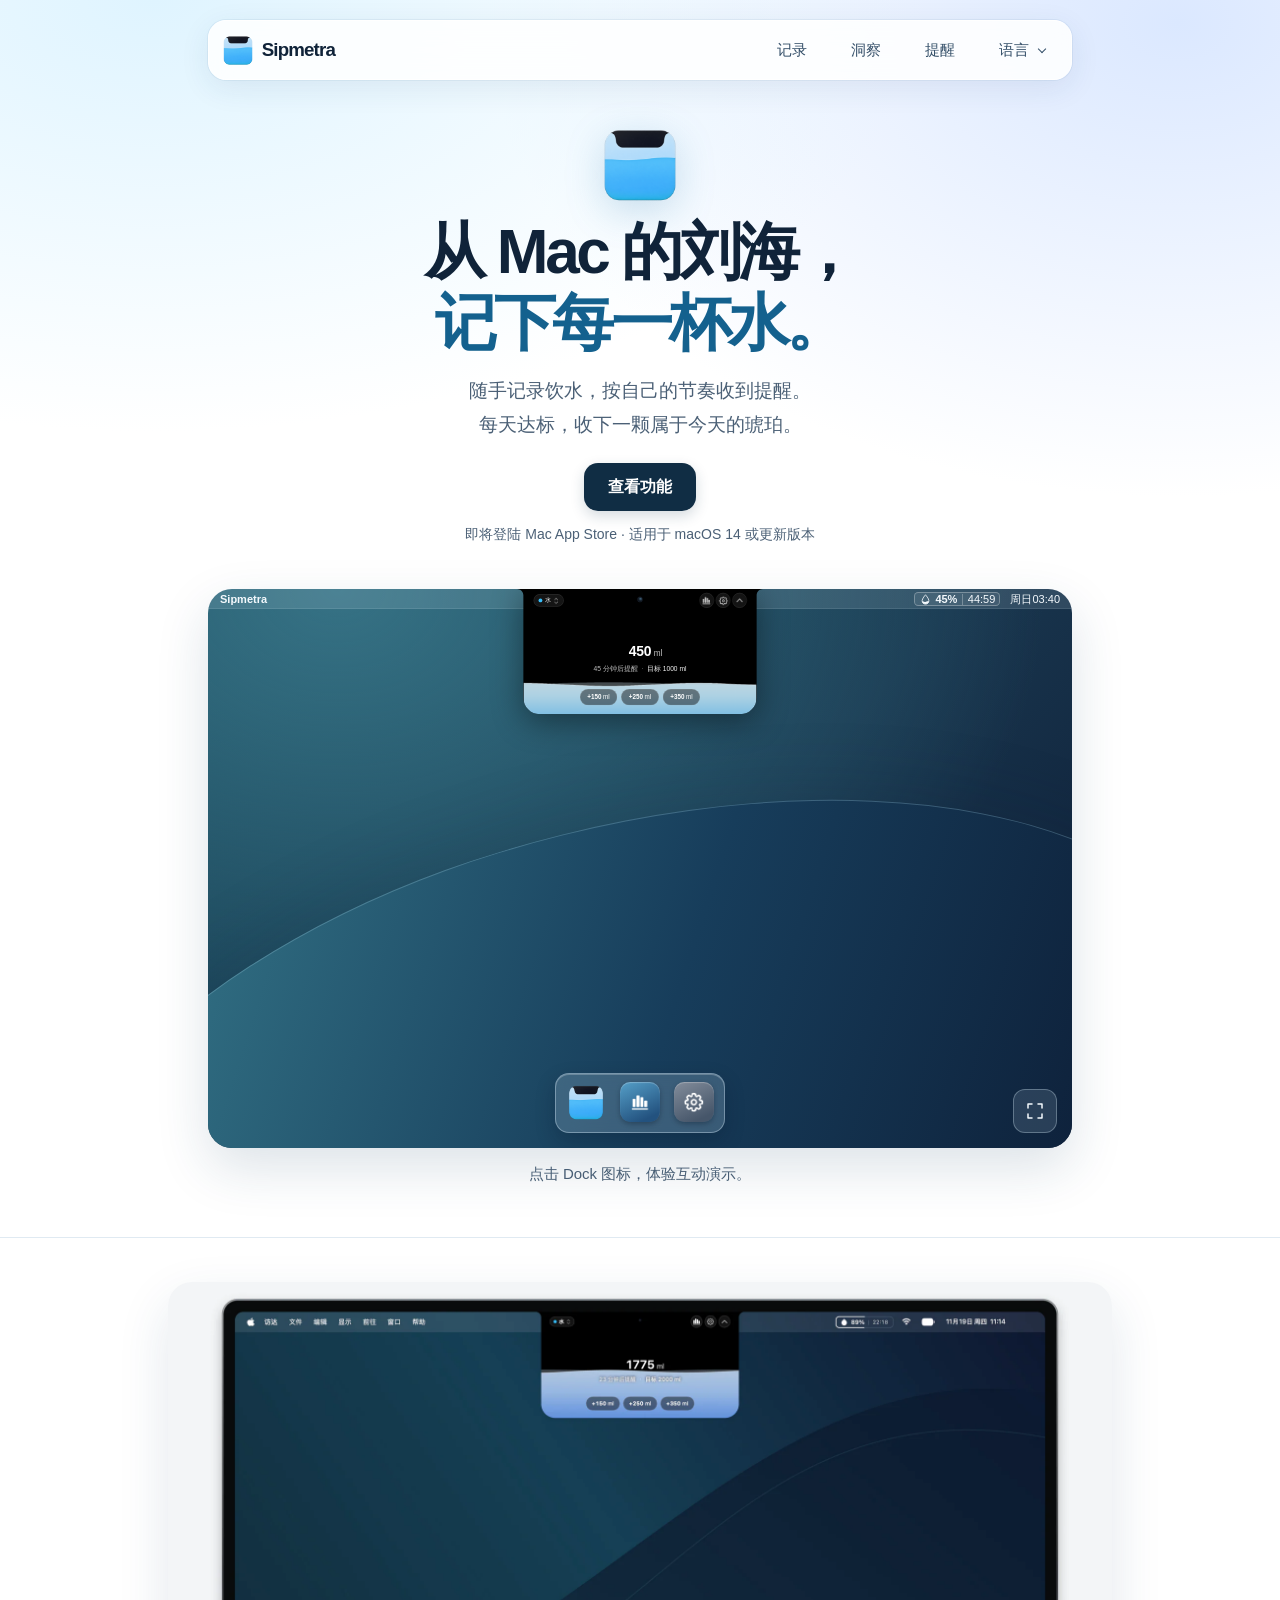
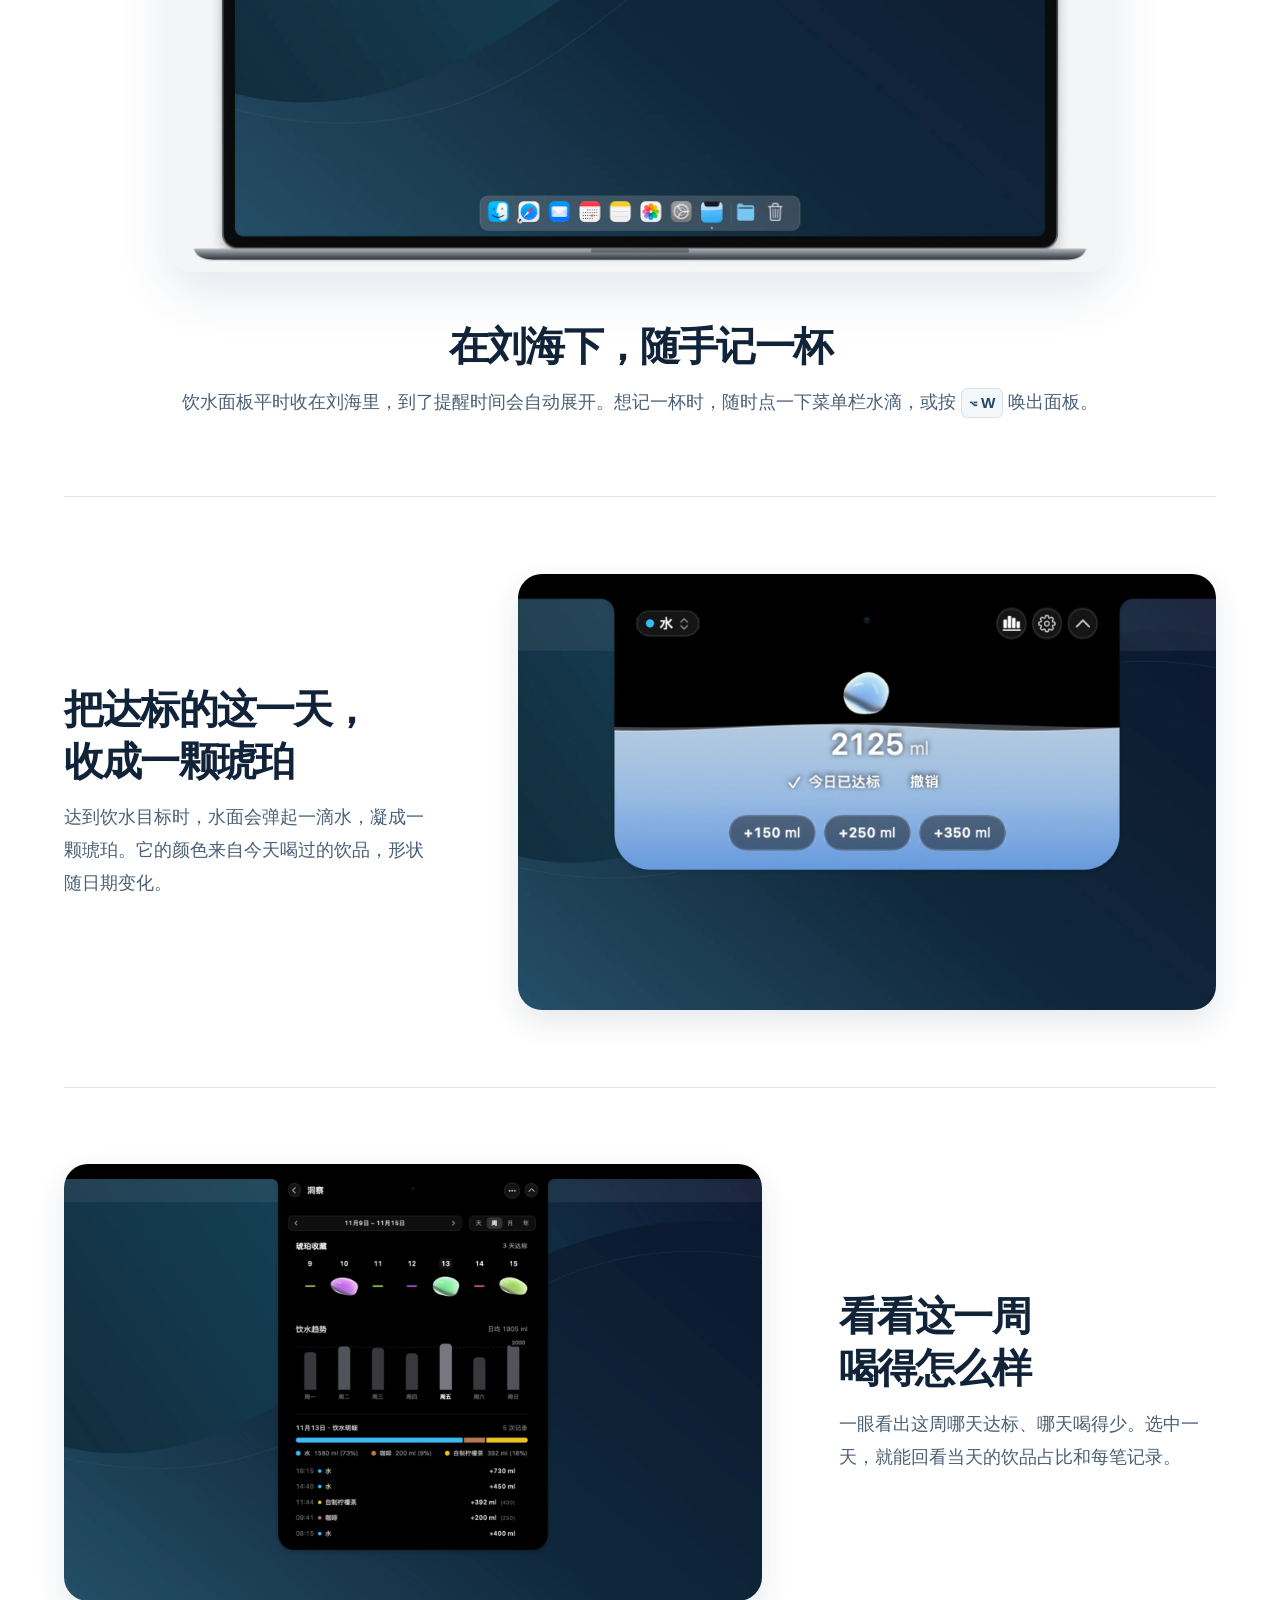
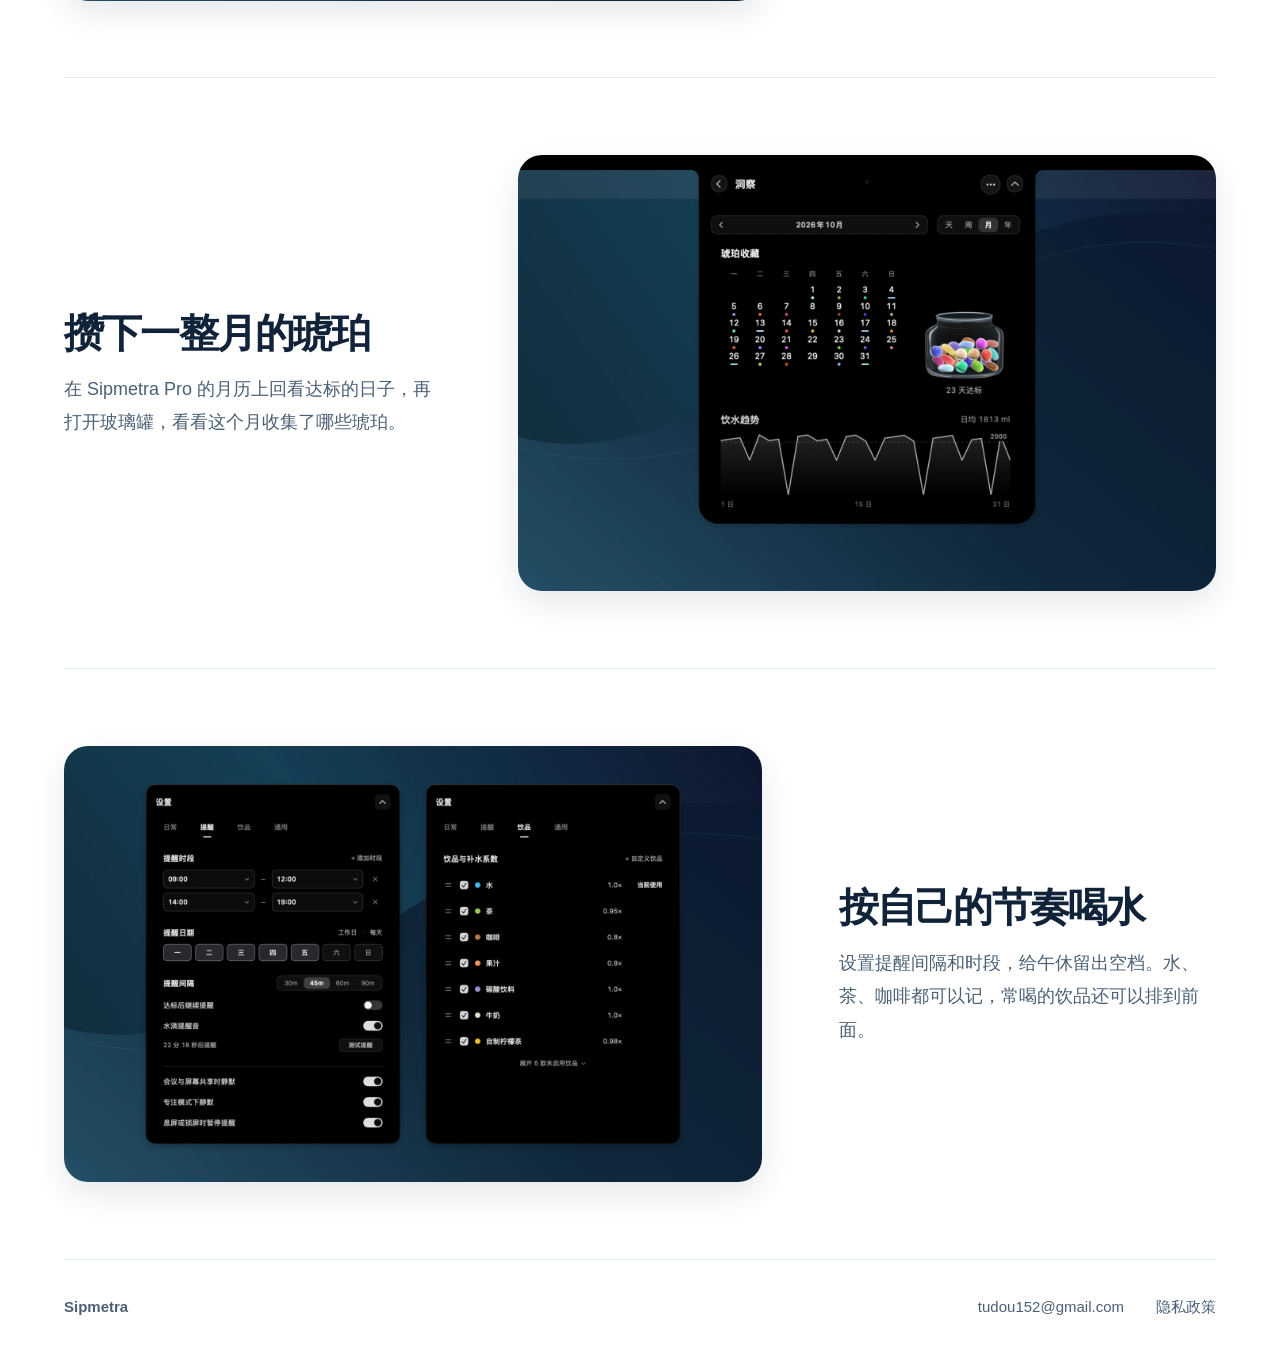
==== index.html @ a7ed4d6d "Preserve scroll position when switching website languages" ====
<!doctype html>
<html lang="zh-CN">
<head>
  <meta charset="utf-8">
  <meta name="viewport" content="width=device-width, initial-scale=1">
  <meta name="description" content="Sipmetra 是一款住在 Mac 刘海里的饮水记录工具。随手记下每杯饮品，按自己的节奏喝水，把达标的日子收藏成琥珀。">
  <title>Sipmetra · Mac 刘海里的饮水记录</title>
  <link rel="alternate" hreflang="zh-CN" href="index.html">
  <link rel="alternate" hreflang="en" href="en.html">
  <link rel="icon" type="image/png" href="assets/sipmetra.png">
  <link rel="stylesheet" href="styles.css?v=e0d1677db14f">
  <link rel="stylesheet" href="demo/screen.css?v=af5431758421">
  <script src="language-menu.js?v=d501e73b7907"></script>
  <script defer src="demo/screen.js?v=58d68aff66ca"></script>
</head>
<body id="top">
  <header class="site-header">
    <nav class="navigation" aria-label="主导航">
      <a class="brand" href="#top" aria-label="Sipmetra 首页">
        <img src="assets/sipmetra.png" width="34" height="34" alt="">
        <span>Sipmetra</span>
      </a>
      <ul class="nav-links">
        <li><a href="#recording">记录</a></li>
        <li><a href="#insights">洞察</a></li>
        <li><a href="#reminders">提醒</a></li>
        <li class="language-item">
          <details class="language-picker">
            <summary>语言</summary>
            <ul class="language-options">
              <li><a href="index.html" lang="zh-CN" hreflang="zh-CN" aria-current="page">简体中文</a></li>
              <li><a href="en.html" lang="en" hreflang="en">English</a></li>
            </ul>
          </details>
        </li>
      </ul>
    </nav>
  </header>

  <main>
    <section class="hero" aria-labelledby="hero-title">
      <div class="hero-content">
        <img class="hero-icon" src="assets/sipmetra.png" width="84" height="84" alt="Sipmetra 应用图标">
        <h1 id="hero-title">从 Mac 的刘海，<br><span>记下每一杯水。</span></h1>
        <p class="hero-description">随手记录饮水，按自己的节奏收到提醒。<br>每天达标，收下一颗属于今天的琥珀。</p>
        <a class="primary-button" href="#recording">查看功能</a>
        <p class="platform">即将登陆 Mac App Store<span aria-hidden="true"> · </span><span>适用于 macOS 14 或更新版本</span></p>
      </div>

      <section class="prototype-section" id="demo" aria-label="饮水互动演示" aria-describedby="demo-caption">
        <div class="prototype-stage">
          <div class="prototype-screen">
            <iframe class="prototype-frame" src="demo/notchhydro/embed.html?language=zh" title="Sipmetra 饮水面板" width="512" height="640" loading="lazy"></iframe>
          </div>
        </div>
        <p class="prototype-caption" id="demo-caption">点击 Dock 图标，体验互动演示。</p>
      </section>

      <figure class="hero-preview" id="recording" aria-labelledby="recording-title">
        <img class="hero-image" src="assets/zh-CN/notch-recording.webp?v=6f8a52bc03ed" width="1920" height="1200" alt="MacBook 的完整桌面，Sipmetra 饮水面板从屏幕刘海下方展开" fetchpriority="high">
        <figcaption>
          <h2 id="recording-title">在刘海下，随手记一杯</h2>
          <p>饮水面板平时收在刘海里，到了提醒时间会自动展开。想记一杯时，随时点一下菜单栏水滴，或按 <kbd>⌥ W</kbd> 唤出面板。</p>
        </figcaption>
      </figure>
    </section>

    <div class="features">
      <section class="feature" aria-labelledby="amber-title">
        <div class="feature-copy">
          <h2 id="amber-title">把达标的这一天，<br>收成一颗琥珀</h2>
          <p>达到饮水目标时，水面会弹起一滴水，凝成一颗琥珀。它的颜色来自今天喝过的饮品，形状随日期变化。</p>
        </div>
        <img class="feature-image" src="assets/zh-CN/goal-amber.webp?v=cc24ed957221" width="1760" height="1100" alt="饮水量达到 2125 毫升后，一颗蓝色琥珀在水面上方成形" loading="lazy" decoding="async">
      </section>

      <section class="feature feature-reversed" id="insights" aria-labelledby="weekly-title">
        <div class="feature-copy">
          <h2 id="weekly-title">看看这一周喝得怎么样</h2>
          <p>一眼看出这周哪天达标、哪天喝得少。选中一天，就能回看当天的饮品占比和每笔记录。</p>
        </div>
        <img class="feature-image" src="assets/zh-CN/weekly-insights.webp" width="1760" height="1100" alt="每周饮水洞察界面，展示七天的饮水量、达标琥珀和选中日期的饮品明细" loading="lazy" decoding="async">
      </section>

      <section class="feature" aria-labelledby="monthly-title">
        <div class="feature-copy">
          <h2 id="monthly-title">攒下一整月的琥珀</h2>
          <p>在 Sipmetra Pro 的月历上回看达标的日子，再打开玻璃罐，看看这个月收集了哪些琥珀。</p>
        </div>
        <img class="feature-image" src="assets/zh-CN/monthly-collection.webp" width="1760" height="1100" alt="月度洞察界面，月历和装有彩色琥珀的玻璃罐并排显示" loading="lazy" decoding="async">
      </section>

      <section class="feature feature-reversed" id="reminders" aria-labelledby="reminders-title">
        <div class="feature-copy">
          <h2 id="reminders-title">按自己的节奏喝水</h2>
          <p>设置提醒间隔和时段，给午休留出空档。水、茶、咖啡都可以记，常喝的饮品还可以排到前面。</p>
        </div>
        <img class="feature-image" src="assets/zh-CN/reminders-and-drinks.webp" width="1760" height="1100" alt="提醒和饮品设置并排展示，可设置提醒时段和间隔，也可调整饮品顺序与补水系数" loading="lazy" decoding="async">
      </section>
    </div>
  </main>

  <footer class="site-footer home-footer" id="footer">
    <span>Sipmetra</span>
    <div class="footer-links">
      <a href="mailto:tudou152@gmail.com">tudou152@gmail.com</a>
      <a href="privacy.html">隐私政策</a>
    </div>
  </footer>
</body>
</html>
---- styles.css ----
:root {
  color-scheme: light;
  font-family: -apple-system, BlinkMacSystemFont, "PingFang SC", "Hiragino Sans GB", "Microsoft YaHei", sans-serif;
  color: #102339;
  background: #fff;
  --muted: #4b6076;
  --rule: #e0eaf2;
  --gutter: clamp(1rem, 5vw, 4rem);
  --content: 72rem;
}

*, *::before, *::after { box-sizing: border-box; }

html { scroll-padding-top: 6.5rem; }

body {
  display: flow-root;
  margin: 0;
  background:
    radial-gradient(ellipse 64rem 36rem at 12% 0, #dff4ff 0%, transparent 75%) top center / 100% 44rem no-repeat,
    radial-gradient(ellipse 54rem 37rem at 92% 3%, #dbe8ff 0%, transparent 80%) top center / 100% 48rem no-repeat;
  line-height: 1.6;
}

a { color: inherit; text-decoration: none; }

a:focus-visible {
  outline: 2px solid #0878aa;
  outline-offset: 4px;
}

img { display: block; max-width: 100%; }
h1, h2, p, figure { margin: 0; }

.site-header {
  position: sticky;
  top: 1rem;
  z-index: 1;
  width: min(54rem, calc(100% - var(--gutter) * 2));
  margin: 1.25rem auto 0;
}

.navigation {
  display: flex;
  align-items: center;
  justify-content: space-between;
  gap: 0.75rem;
  min-height: 3.75rem;
  padding: 0.375rem 0.75rem;
  border: 1px solid #fff;
  border-radius: 1.125rem;
  background: rgb(255 255 255 / 86%);
  box-shadow: 0 8px 30px rgb(29 68 109 / 9%), 0 0 0 1px rgb(65 110 158 / 8%);
  backdrop-filter: blur(18px);
  -webkit-backdrop-filter: blur(18px);
}

.brand {
  display: inline-flex;
  align-items: center;
  gap: 0.45rem;
  min-height: 2.75rem;
  font-size: 1.17rem;
  font-weight: 700;
  letter-spacing: -0.045em;
  border-radius: 0.5rem;
}

.nav-links {
  display: flex;
  gap: clamp(0.125rem, 2vw, 1rem);
  list-style: none;
  margin: 0;
  padding: 0;
}

.nav-links > li > a,
.language-picker summary {
  display: flex;
  align-items: center;
  justify-content: center;
  min-height: 2.75rem;
  min-width: 2.75rem;
  padding-inline: clamp(0.375rem, 1.15vw, 0.875rem);
  border-radius: 0.625rem;
  color: #334e68;
  font-size: 0.9375rem;
  white-space: nowrap;
}

.nav-links > li > a:hover,
.language-picker summary:hover { background: #e8f4fc; color: #102339; }

.language-picker { position: relative; }

.language-picker summary {
  gap: 0.625rem;
  cursor: pointer;
  list-style: none;
}

.language-picker summary::-webkit-details-marker { display: none; }
.language-picker summary:focus-visible { outline: 2px solid #0878aa; outline-offset: 3px; }

.language-picker summary::after {
  width: 0.375rem;
  height: 0.375rem;
  margin-top: -0.1875rem;
  border: solid currentColor;
  border-width: 0 1.5px 1.5px 0;
  transform: rotate(45deg);
  content: '';
}

.language-picker[open] summary::after { margin-top: 0.1875rem; transform: rotate(225deg); }

.language-options {
  position: absolute;
  inset: calc(100% + 0.5rem) 0 auto auto;
  min-width: 9rem;
  margin: 0;
  padding: 0.375rem;
  border: 1px solid var(--rule);
  border-radius: 0.875rem;
  background: #fff;
  box-shadow: 0 10px 28px rgb(29 68 109 / 16%);
  list-style: none;
}

.language-options a {
  display: flex;
  align-items: center;
  justify-content: space-between;
  min-height: 2.75rem;
  padding-inline: 0.625rem;
  border-radius: 0.5rem;
  color: #334e68;
  font-size: 0.9375rem;
  white-space: nowrap;
}

.language-options a:hover, .language-options a[aria-current="page"] { background: #edf6fc; color: #163d57; }
.language-options a[aria-current="page"] { font-weight: 620; }

.language-options a[aria-current="page"]::after {
  width: 0.3125rem;
  height: 0.5625rem;
  margin-inline-start: 0.625rem;
  margin-top: -0.1875rem;
  border: solid #1672a2;
  border-width: 0 2px 2px 0;
  transform: rotate(45deg);
  content: '';
}

.hero-content {
  display: grid;
  justify-items: center;
  padding: clamp(2.125rem, 3.25vw, 3.25rem) var(--gutter) 0;
  text-align: center;
}

.hero-icon {
  margin-bottom: 0.625rem;
  filter: drop-shadow(0 10px 19px rgb(10 107 162 / 20%));
}

.hero h1 {
  font-size: clamp(2.15rem, 4.85vw, 4rem);
  font-weight: 750;
  line-height: 1.15;
  letter-spacing: -0.055em;
}

.hero h1 span { color: #14618e; }

.hero-description {
  max-width: 37rem;
  margin-top: 1rem;
  color: var(--muted);
  font-size: clamp(1rem, 1.7vw, 1.1875rem);
  line-height: 1.75;
}

.primary-button {
  display: inline-grid;
  place-items: center;
  margin-top: 1.375rem;
  min-height: 3rem;
  padding: 0.625rem 1.5rem;
  border-radius: 0.875rem;
  color: #fff;
  background: #102d44;
  box-shadow: 0 5px 14px rgb(20 55 78 / 18%);
  font-weight: 620;
}

.primary-button:hover { background: #1b496a; }

.platform {
  margin-top: 0.75rem;
  color: var(--muted);
  font-size: 0.875rem;
}

.hero-preview {
  width: min(59rem, calc(100% - var(--gutter) * 2));
  margin: clamp(1.75rem, 3.4vw, 3.25rem) auto 0;
  text-align: center;
}

.hero-image, .feature-image {
  width: 100%;
  height: auto;
  border-radius: clamp(0.875rem, 2.1vw, 1.5rem);
}

.hero-image { box-shadow: 0 20px 52px rgb(27 67 103 / 12%); }

.hero-preview figcaption {
  padding: clamp(1.75rem, 4vw, 3rem) 0 clamp(2.75rem, 6vw, 5rem);
}

h2 {
  font-size: clamp(1.65rem, 3.25vw, 2.5rem);
  font-weight: 720;
  letter-spacing: -0.045em;
  line-height: 1.3;
  text-wrap: balance;
}

.hero-preview p, .feature p {
  margin-top: 0.875rem;
  color: var(--muted);
  font-size: clamp(1rem, 1.5vw, 1.125rem);
  line-height: 1.85;
}

kbd {
  display: inline-block;
  padding: 0 0.42em;
  border: 1px solid #d6e2ed;
  border-radius: 0.375rem;
  background: #f3f7fa;
  color: #264861;
  font: inherit;
  font-size: 0.85em;
  font-weight: 650;
  white-space: nowrap;
}

.features, .site-footer {
  width: min(var(--content), calc(100% - var(--gutter) * 2));
  margin-inline: auto;
}

.feature {
  display: grid;
  grid-template-columns: minmax(0, 1fr) minmax(0, 1.85fr);
  gap: clamp(2rem, 6vw, 5.5rem);
  align-items: center;
  padding-block: clamp(2.25rem, 6vw, 5.25rem);
  border-top: 1px solid var(--rule);
}

.feature-reversed {
  grid-template-columns: minmax(0, 1.85fr) minmax(0, 1fr);
}

.feature-reversed .feature-copy { grid-column: 2; grid-row: 1; }
.feature-reversed .feature-image { grid-column: 1; grid-row: 1; }

.feature-image { box-shadow: 0 12px 30px rgb(16 43 71 / 11%); }

.policy {
  width: min(44rem, calc(100% - var(--gutter) * 2));
  margin-inline: auto;
  padding-block: clamp(2.5rem, 6vw, 4.75rem);
}

.policy h1 {
  font-size: clamp(2.125rem, 5vw, 3.5rem);
  line-height: 1.15;
  letter-spacing: -0.05em;
}

.policy .policy-date { margin-top: 0.625rem; }

.policy section { margin-top: clamp(1.625rem, 4vw, 2.375rem); }

.policy h2 {
  font-size: clamp(1.25rem, 3vw, 1.5rem);
  letter-spacing: -0.025em;
  text-wrap: initial;
}

.policy p {
  margin-top: 0.5rem;
  color: var(--muted);
  line-height: 1.8;
}

.policy a {
  color: #14618e;
  text-decoration: underline;
  text-underline-offset: 0.2em;
}

.site-footer {
  display: flex;
  justify-content: space-between;
  align-items: center;
  min-height: 6rem;
  border-top: 1px solid var(--rule);
  color: var(--muted);
  font-size: 0.9375rem;
}

.site-footer span { font-weight: 700; }

.footer-links {
  display: flex;
  gap: clamp(0.875rem, 4vw, 2rem);
}

.site-footer a {
  padding-block: 0.625rem;
  border-radius: 0.25rem;
}

.site-footer a:hover { text-decoration: underline; text-underline-offset: 0.2em; }

@media (max-width: 47rem) {
  .feature, .feature-reversed { grid-template-columns: minmax(0, 1fr); gap: 1.375rem; }
  .feature-reversed .feature-copy, .feature-reversed .feature-image { grid-area: auto; }
  .feature-copy { max-width: 32rem; }
  .feature h2 br, .desktop-break { display: none; }
  .platform > span[aria-hidden] { display: none; }
  .platform > span:last-child { display: block; }
  .site-header { margin-top: 0.75rem; top: 0.75rem; }
}

@media (max-width: 35rem) {
  .nav-links > li:not(.language-item) { display: none; }

  .home-footer {
    flex-direction: column;
    align-items: flex-start;
    justify-content: center;
    padding-block: 1.125rem;
  }

  .footer-links {
    flex-wrap: wrap;
    gap: 0 0.875rem;
  }
}

@media (prefers-reduced-motion: no-preference) {
  html { scroll-behavior: smooth; }
}
---- demo/screen.css ----
.prototype-section {
  margin-block-start: clamp(1.75rem, 3.4vw, 3.25rem);
  padding-block-end: clamp(1.5rem, 4vw, 3.5rem);
  border-block-end: 1px solid var(--rule);
}

.prototype-caption {
  margin: 0.875rem var(--gutter) 0;
  color: var(--muted);
  font-size: 0.9375rem;
  text-align: center;
}

.prototype-stage {
  width: min(54rem, calc(100% - var(--gutter) * 2));
  aspect-ratio: 2472 / 1600;
  margin-inline: auto;
}

.prototype-screen {
  position: relative;
  isolation: isolate;
  container-type: inline-size;
  width: 100%;
  height: 100%;
  overflow: hidden;
  overflow: clip;
  border-radius: clamp(0.875rem, 2.1vw, 1.5rem);
  background: radial-gradient(ellipse at 15% 0%, #367285, transparent 68%),
    linear-gradient(132deg, #164356 4%, #19364e 56%, #0d1c35);
  box-shadow: 0 20px 52px rgb(27 67 103 / 15%);
}

.prototype-screen:is(:fullscreen, [data-viewport-fullscreen]) {
  border-radius: 0;
  box-shadow: none;
}

.prototype-screen[data-viewport-fullscreen] {
  position: fixed;
  inset: 0;
  z-index: 10;
}

html.prototype-viewport-fullscreen { overflow: hidden; }

.prototype-screen::before {
  position: absolute;
  z-index: -1;
  inset: 42% -22% -60%;
  transform: rotate(-17deg);
  border-radius: 49% 57% 0 0;
  background: linear-gradient(125deg, #3b8292, #173d5b 49%, #0b1830 91%);
  box-shadow: inset 0 1px 0 rgb(177 224 239 / 25%), 0 -1.25rem 4rem rgb(12 32 54 / 14%);
  content: '';
}

.prototype-screen::after {
  position: absolute;
  z-index: -1;
  inset: 0 0 auto;
  height: max(0.875rem, calc(32px * var(--prototype-scale, 0)));
  background: rgb(225 245 255 / 12%);
  box-shadow: inset 0 -1px 0 rgb(223 244 255 / 10%);
  content: '';
}

.prototype-frame {
  position: absolute;
  top: 0;
  left: 50%;
  display: block;
  border: 0;
  transform: translateX(-50%) scale(var(--prototype-scale, 0));
  transform-origin: center top;
}

.prototype-menu-bar {
  position: absolute;
  z-index: 1;
  inset: 0 0 auto;
  height: max(0.875rem, calc(32px * var(--prototype-scale, 0)));
  display: flex;
  align-items: center;
  justify-content: space-between;
  padding-inline: clamp(0.3125rem, 1.5cqi, 0.75rem);
  font-size: clamp(0.5rem, 1.3cqi, 0.6875rem);
  line-height: 1;
  color: #f4f9fd;
  pointer-events: none;
}

.prototype-screen:is(:fullscreen, [data-viewport-fullscreen]) .prototype-menu-bar {
  font-size: clamp(0.5rem, calc(17px * var(--prototype-scale, 0)), 0.875rem);
}

.prototype-menu-bar > strong { font-weight: 680; }

.prototype-menu-items {
  display: flex;
  align-items: center;
  gap: clamp(0.25rem, 1.2cqi, 0.625rem);
  white-space: nowrap;
  font-variant-numeric: tabular-nums;
}

.prototype-status {
  display: inline-flex;
  align-items: center;
  gap: clamp(0.125rem, 0.55cqi, 0.3125rem);
  min-height: 1.23em;
  padding: 0 0.38em;
  border: 1px solid rgb(255 255 255 / 29%);
  border-radius: 0.38em;
  background: rgb(255 255 255 / 8%);
  color: inherit;
  font: inherit;
  font-weight: 600;
  white-space: nowrap;
  pointer-events: auto;
  cursor: pointer;
}

.prototype-status:hover { background: rgb(255 255 255 / 19%); }
.prototype-status[data-colored] { color: #abebff; border-color: rgb(118 207 255 / 55%); }
.prototype-status[data-colored][data-achieved] { color: #ffe5a2; border-color: rgb(255 220 146 / 56%); }

.prototype-status-drop {
  width: 1em;
  height: 1em;
  background: currentColor;
  mask: url("desktop-assets/status-drop.svg") center / contain no-repeat;
}

.prototype-countdown {
  border-inline-start: 1px solid rgb(255 255 255 / 28%);
  padding-inline-start: 0.42em;
  font-weight: 420;
}

.prototype-dock {
  position: absolute;
  z-index: 1;
  bottom: clamp(0.5rem, 1.75cqi, 1.125rem);
  left: 50%;
  transform: translateX(-50%);
  display: flex;
  align-items: center;
  gap: clamp(0.125rem, 0.75cqi, 0.375rem);
  padding: 0.25rem 0.375rem 0.375rem;
  border: 1px solid rgb(225 244 255 / 36%);
  border-radius: 0.875rem;
  background: rgb(177 205 225 / 24%);
  box-shadow: inset 0 1px 0 rgb(255 255 255 / 23%), 0 8px 20px rgb(5 20 38 / 22%);
  backdrop-filter: blur(14px);
}

.prototype-dock button {
  position: relative;
  display: grid;
  place-items: center;
  width: clamp(2.75rem, 5.8cqi, 3rem);
  height: clamp(2.75rem, 5.8cqi, 3rem);
  padding: 0;
  border: 0;
  border-radius: 0.625rem;
  background: transparent;
  cursor: pointer;
}

.prototype-dock button:hover { background: rgb(235 249 255 / 16%); }
.prototype-dock button[aria-expanded="true"]::after {
  position: absolute;
  bottom: -0.125rem;
  width: 0.1875rem;
  height: 0.1875rem;
  border-radius: 50%;
  background: #e7f5ff;
  content: '';
}

.prototype-screen button:focus-visible { outline: 2px solid #b9e9ff; outline-offset: 1px; }
.prototype-screen button:disabled { cursor: default; }

.prototype-dock-app, .prototype-dock-tile {
  width: clamp(1.875rem, 4.9cqi, 2.5rem);
  height: clamp(1.875rem, 4.9cqi, 2.5rem);
}

.prototype-dock-tile {
  display: grid;
  place-items: center;
  border-radius: 26%;
  box-shadow: inset 0 1px 1px rgb(255 255 255 / 26%), 0 2px 5px rgb(5 14 27 / 30%);
}

.prototype-dock-stats { background: linear-gradient(154deg, #559fc8, #23527f 84%); }
.prototype-dock-settings { background: linear-gradient(154deg, #838d9b, #46566a 84%); }

.prototype-fullscreen {
  position: absolute;
  z-index: 1;
  right: clamp(0.5rem, 1.75cqi, 1.125rem);
  bottom: clamp(0.5rem, 1.75cqi, 1.125rem);
  display: grid;
  place-items: center;
  width: 2.75rem;
  height: 2.75rem;
  padding: 0;
  border: 1px solid rgb(225 244 255 / 30%);
  border-radius: 0.75rem;
  background: rgb(177 205 225 / 16%);
  color: #f4f9fd;
  cursor: pointer;
}

.prototype-fullscreen:hover { background: rgb(177 205 225 / 30%); }
.prototype-fullscreen .fullscreen-exit,
.prototype-fullscreen[data-expanded] .fullscreen-enter { display: none; }
.prototype-fullscreen[data-expanded] .fullscreen-exit { display: inline; }
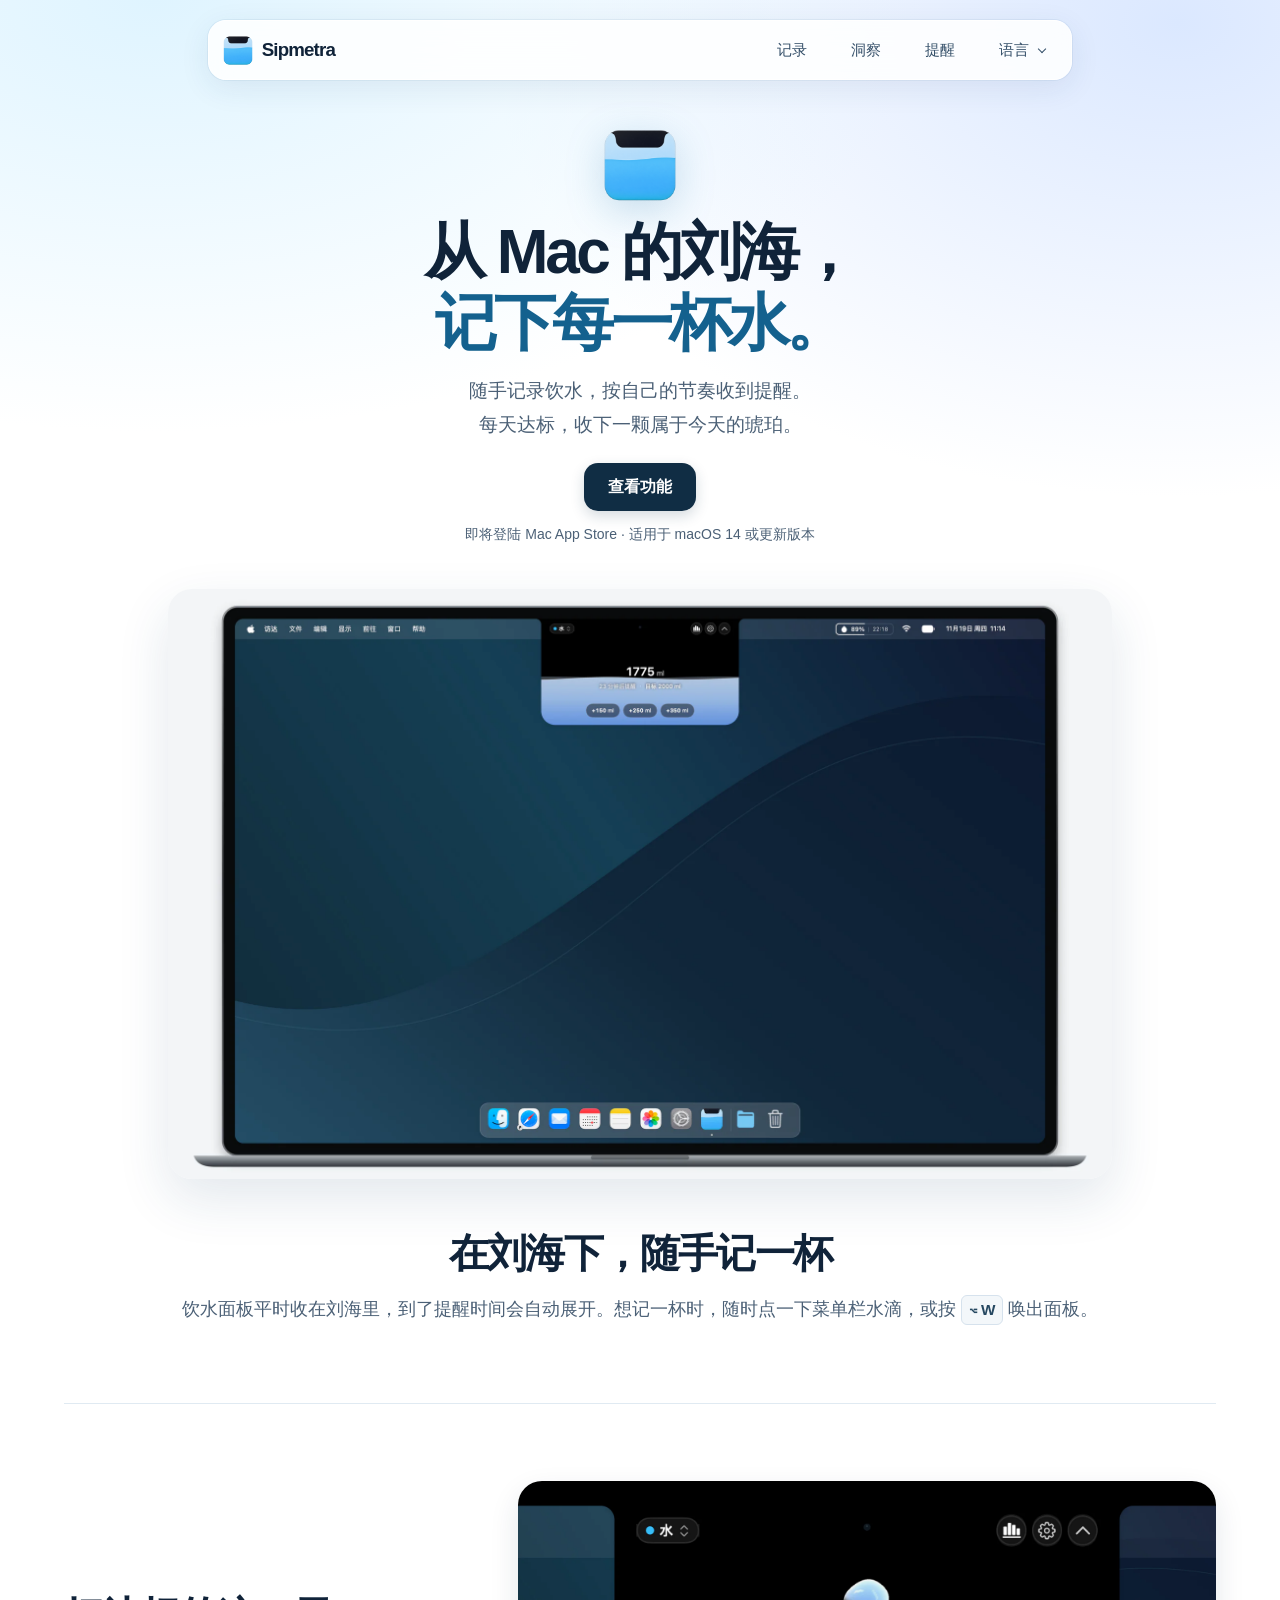
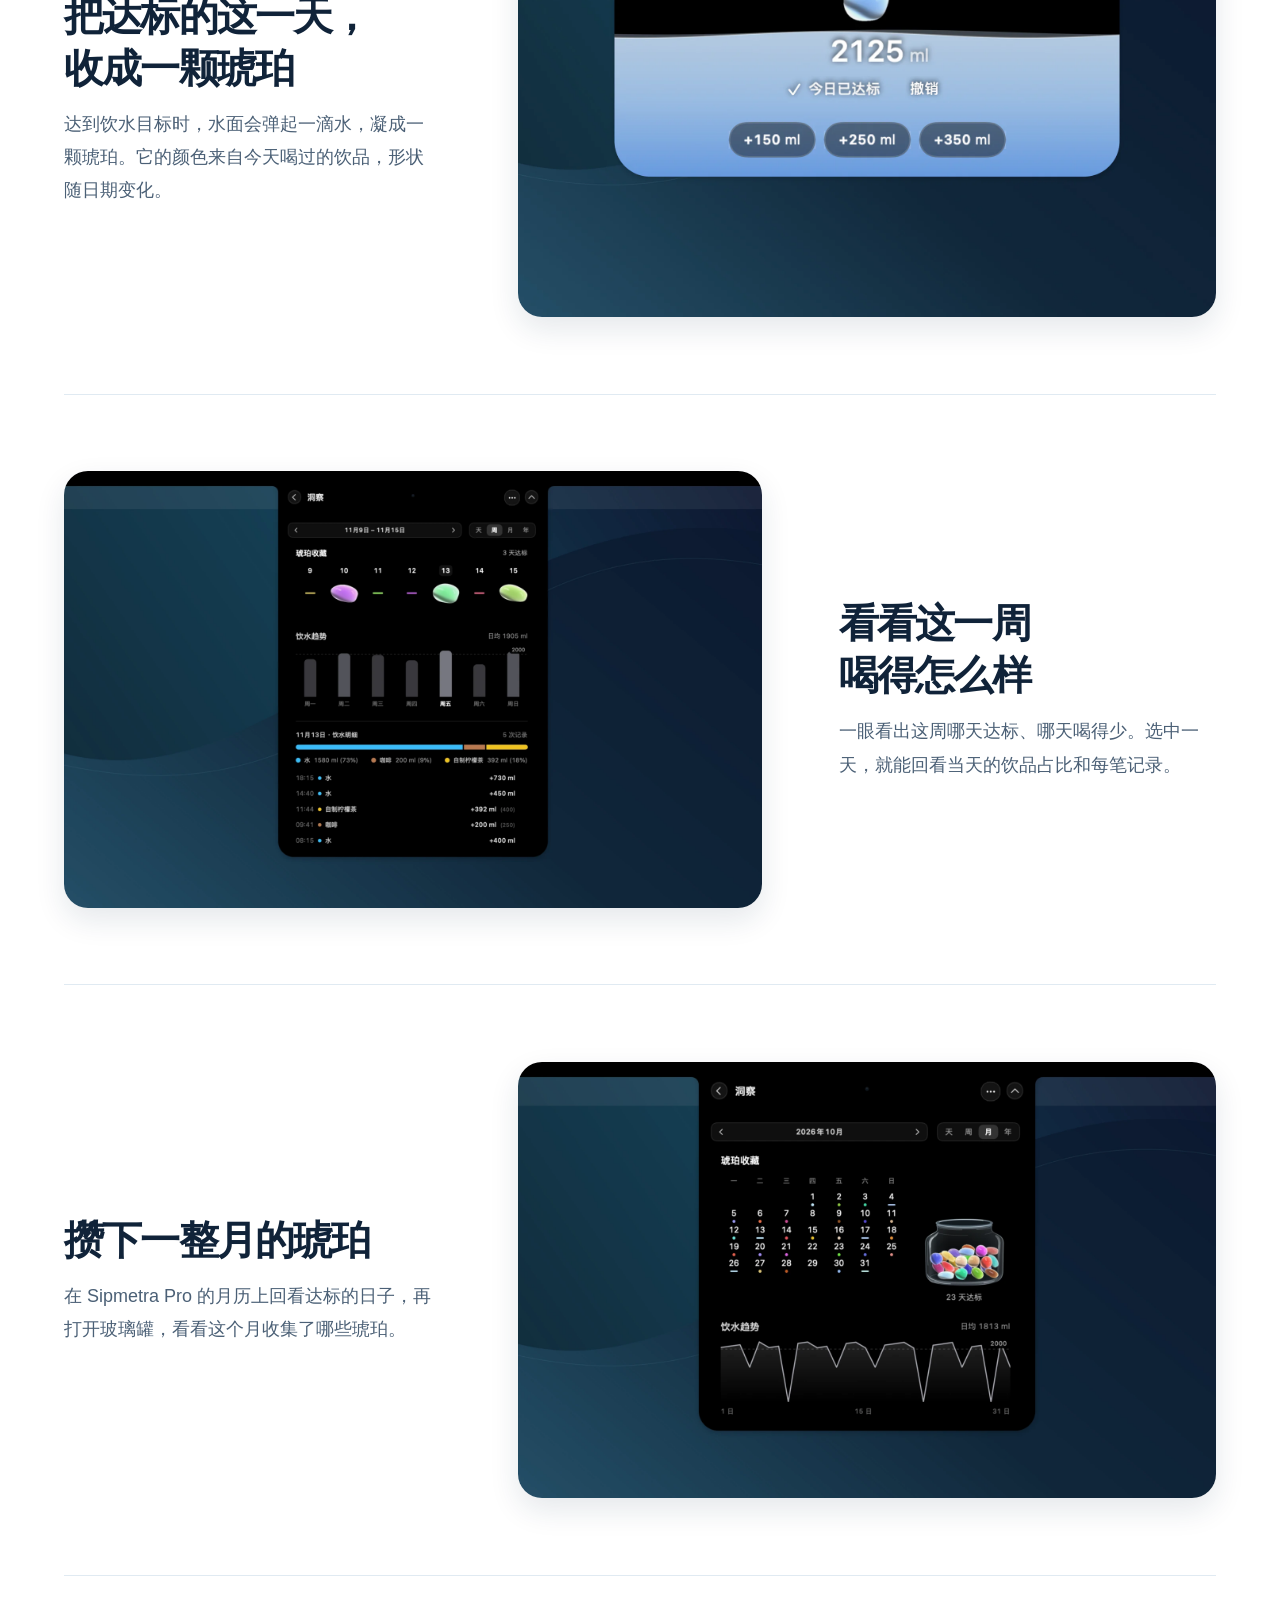
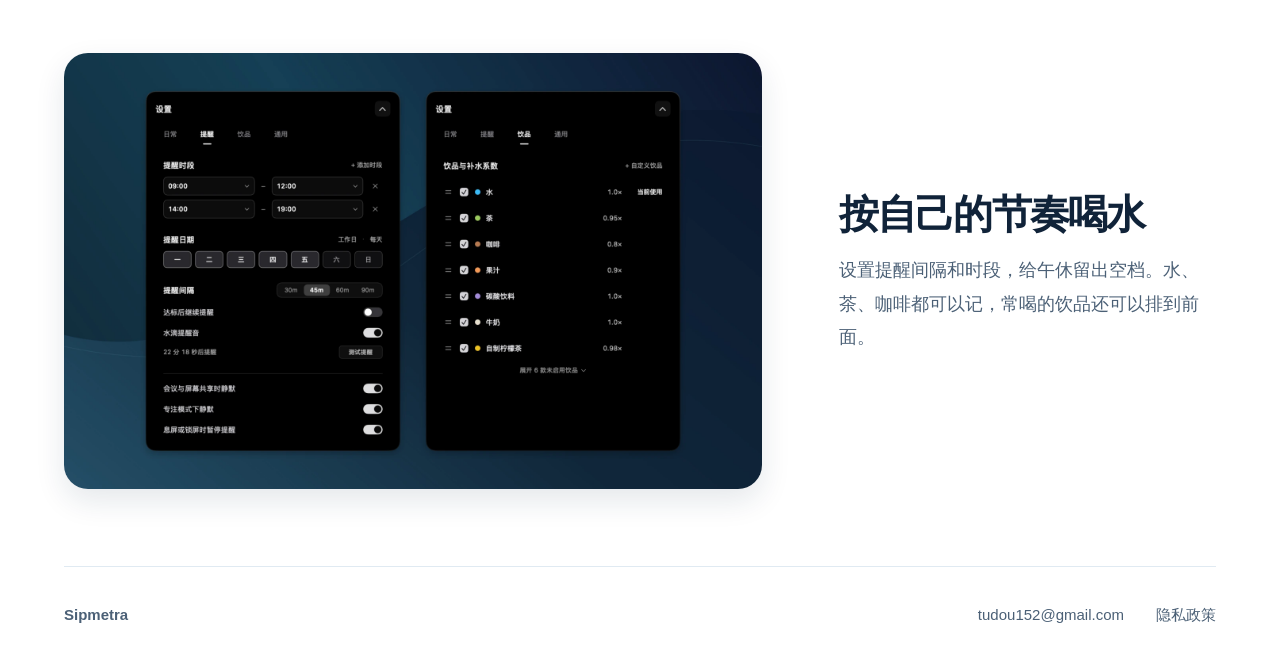
==== commit 02ba1a5d: "Temporarily hide the homepage prototype demo" ====
--- a/index.html
+++ b/index.html
@@ -9,9 +9,7 @@
   <link rel="alternate" hreflang="en" href="en.html">
   <link rel="icon" type="image/png" href="assets/sipmetra.png">
   <link rel="stylesheet" href="styles.css?v=e0d1677db14f">
-  <link rel="stylesheet" href="demo/screen.css?v=af5431758421">
   <script src="language-menu.js?v=d501e73b7907"></script>
-  <script defer src="demo/screen.js?v=58d68aff66ca"></script>
 </head>
 <body id="top">
   <header class="site-header">
@@ -46,15 +44,6 @@
         <a class="primary-button" href="#recording">查看功能</a>
         <p class="platform">即将登陆 Mac App Store<span aria-hidden="true"> · </span><span>适用于 macOS 14 或更新版本</span></p>
       </div>
-
-      <section class="prototype-section" id="demo" aria-label="饮水互动演示" aria-describedby="demo-caption">
-        <div class="prototype-stage">
-          <div class="prototype-screen">
-            <iframe class="prototype-frame" src="demo/notchhydro/embed.html?language=zh" title="Sipmetra 饮水面板" width="512" height="640" loading="lazy"></iframe>
-          </div>
-        </div>
-        <p class="prototype-caption" id="demo-caption">点击 Dock 图标，体验互动演示。</p>
-      </section>
 
       <figure class="hero-preview" id="recording" aria-labelledby="recording-title">
         <img class="hero-image" src="assets/zh-CN/notch-recording.webp?v=6f8a52bc03ed" width="1920" height="1200" alt="MacBook 的完整桌面，Sipmetra 饮水面板从屏幕刘海下方展开" fetchpriority="high">
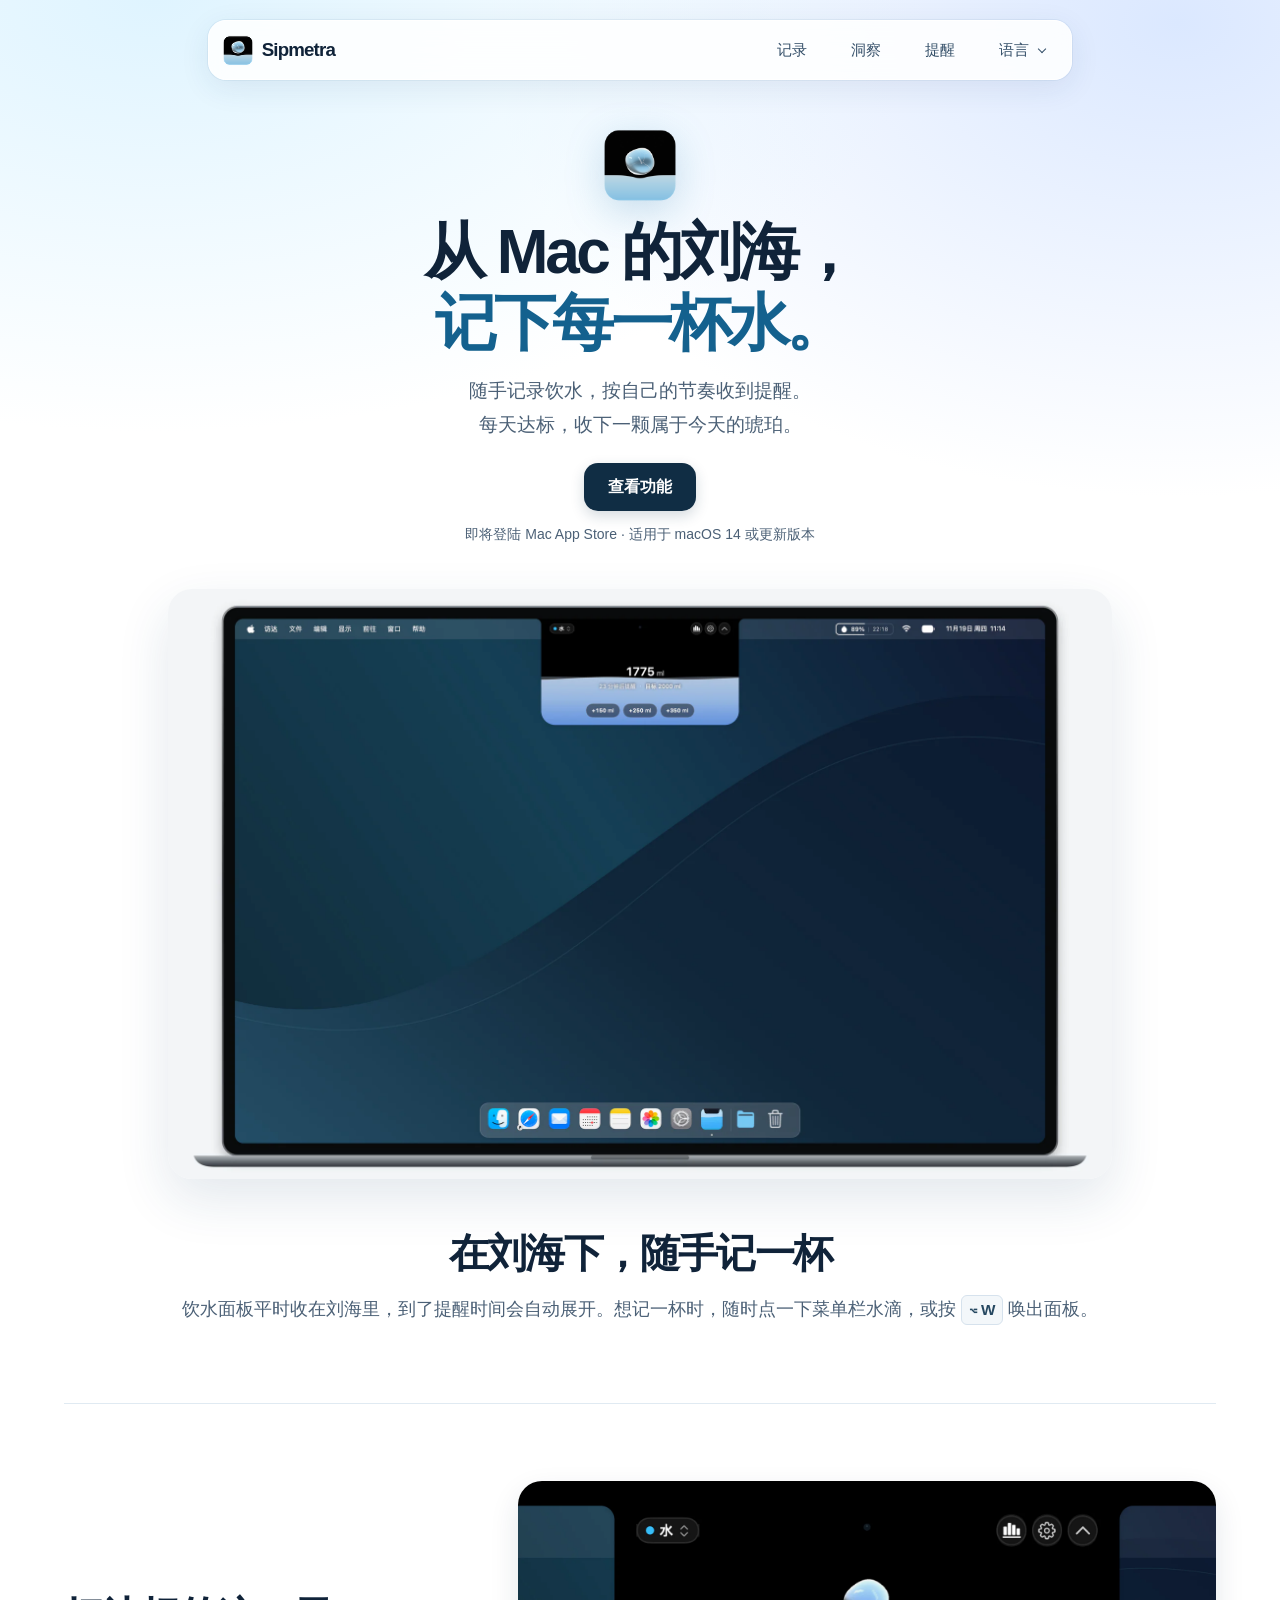
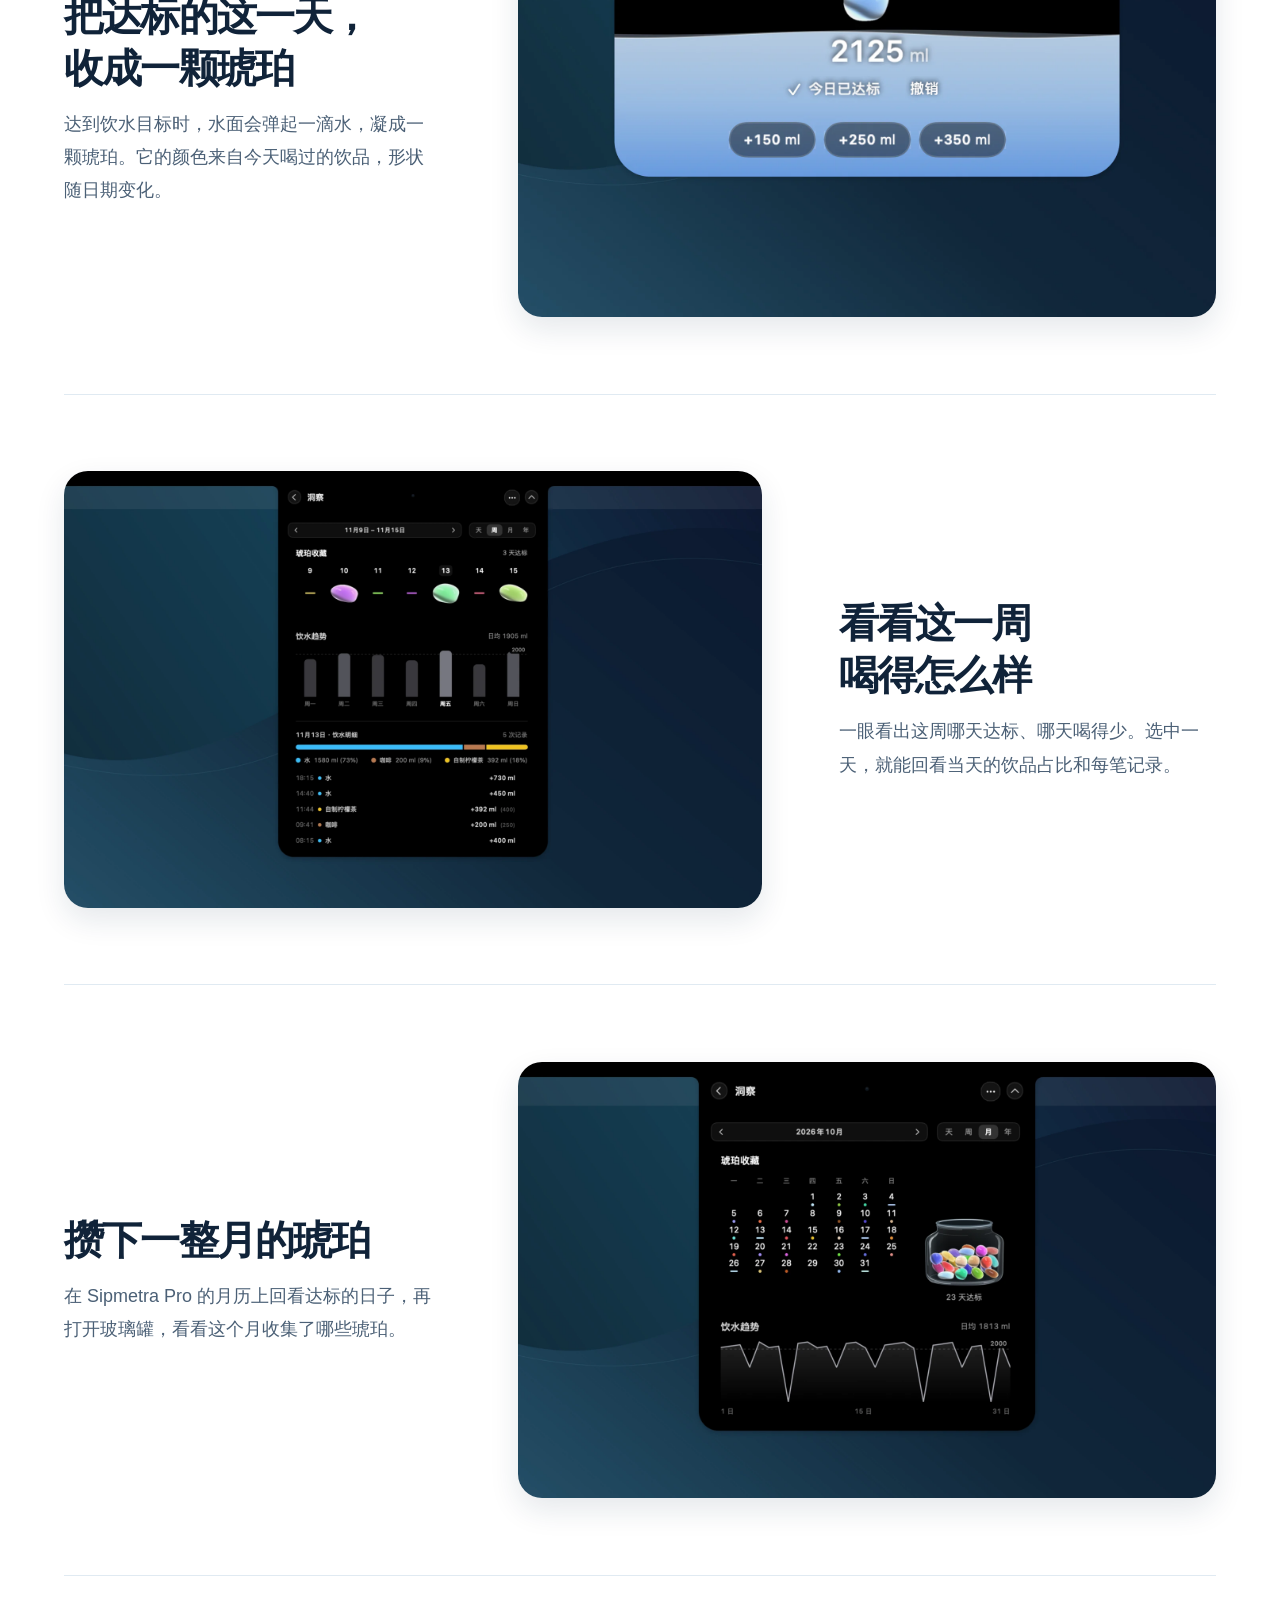
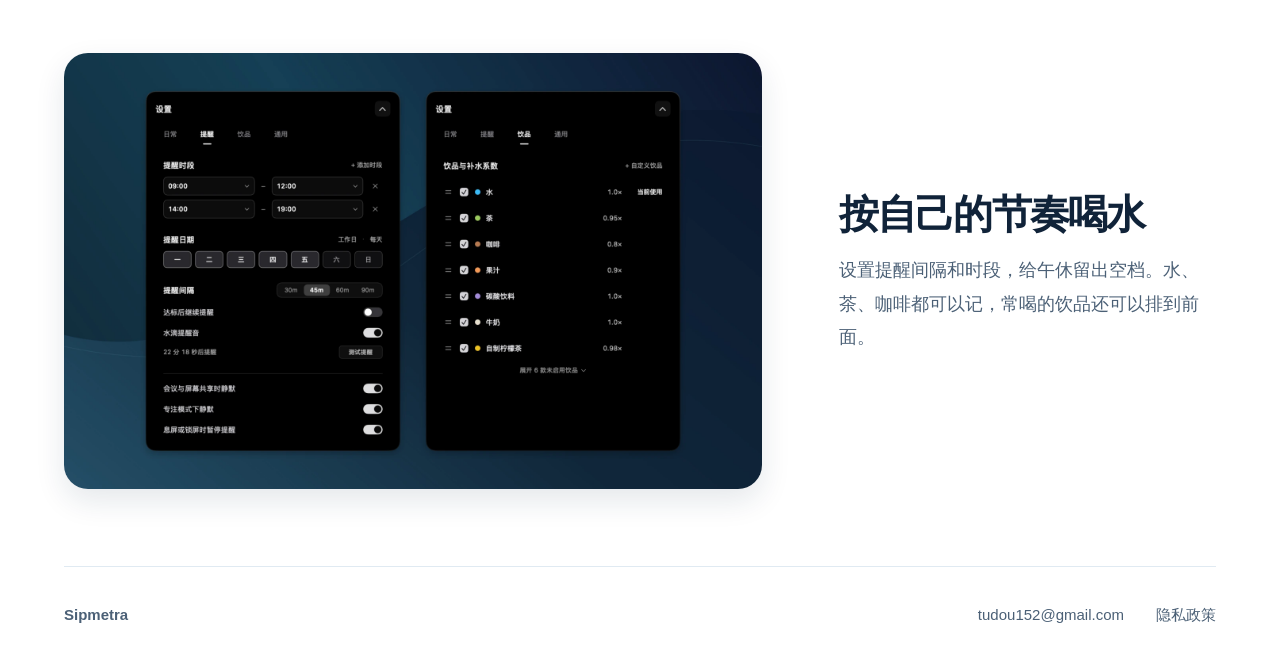
==== commit e1e18e26: "Update website to the current Sipmetra app icon" ====
--- a/index.html
+++ b/index.html
@@ -7,7 +7,7 @@
   <title>Sipmetra · Mac 刘海里的饮水记录</title>
   <link rel="alternate" hreflang="zh-CN" href="index.html">
   <link rel="alternate" hreflang="en" href="en.html">
-  <link rel="icon" type="image/png" href="assets/sipmetra.png">
+  <link rel="icon" type="image/png" href="assets/sipmetra-small.png?v=a50e4382760d">
   <link rel="stylesheet" href="styles.css?v=e0d1677db14f">
   <script src="language-menu.js?v=d501e73b7907"></script>
 </head>
@@ -15,7 +15,7 @@
   <header class="site-header">
     <nav class="navigation" aria-label="主导航">
       <a class="brand" href="#top" aria-label="Sipmetra 首页">
-        <img src="assets/sipmetra.png" width="34" height="34" alt="">
+        <img src="assets/sipmetra-small.png?v=a50e4382760d" width="34" height="34" alt="">
         <span>Sipmetra</span>
       </a>
       <ul class="nav-links">
@@ -38,7 +38,7 @@
   <main>
     <section class="hero" aria-labelledby="hero-title">
       <div class="hero-content">
-        <img class="hero-icon" src="assets/sipmetra.png" width="84" height="84" alt="Sipmetra 应用图标">
+        <img class="hero-icon" src="assets/sipmetra.png?v=474a07f941d0" width="84" height="84" alt="Sipmetra 应用图标">
         <h1 id="hero-title">从 Mac 的刘海，<br><span>记下每一杯水。</span></h1>
         <p class="hero-description">随手记录饮水，按自己的节奏收到提醒。<br>每天达标，收下一颗属于今天的琥珀。</p>
         <a class="primary-button" href="#recording">查看功能</a>
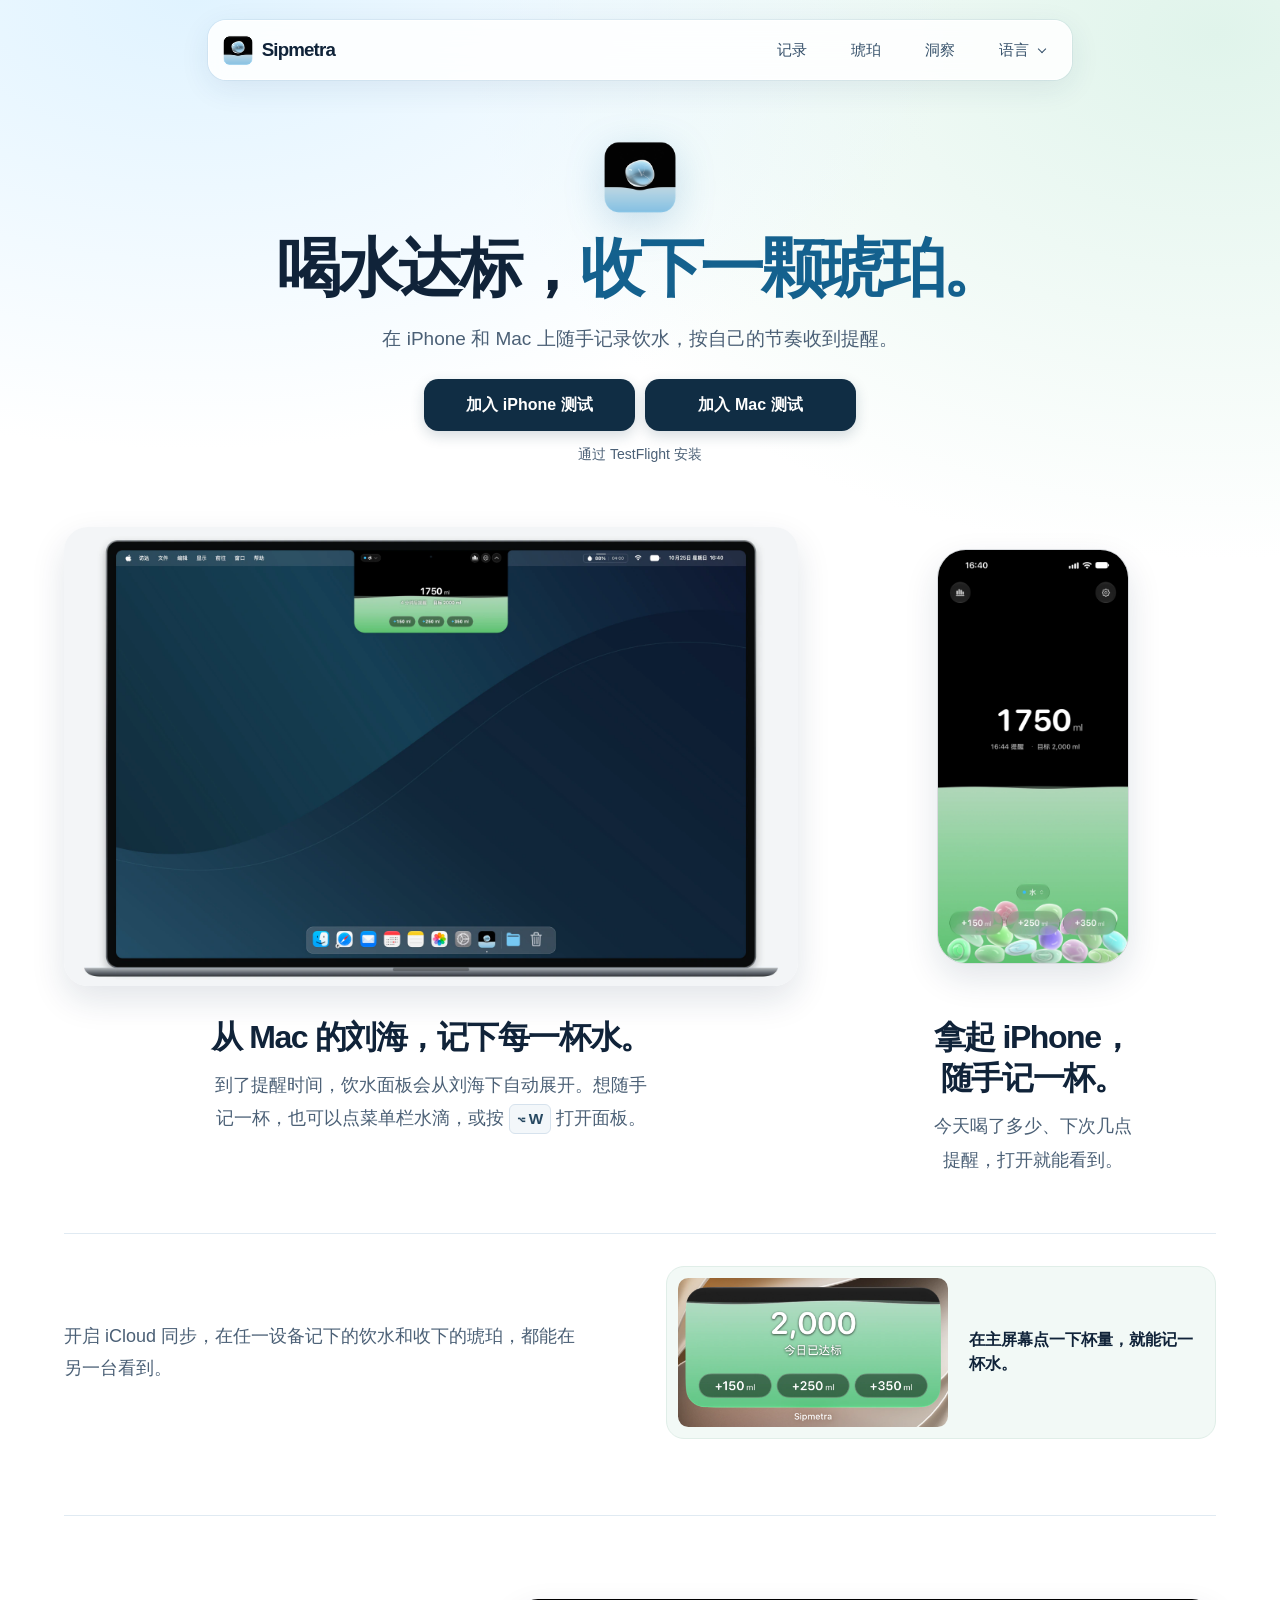
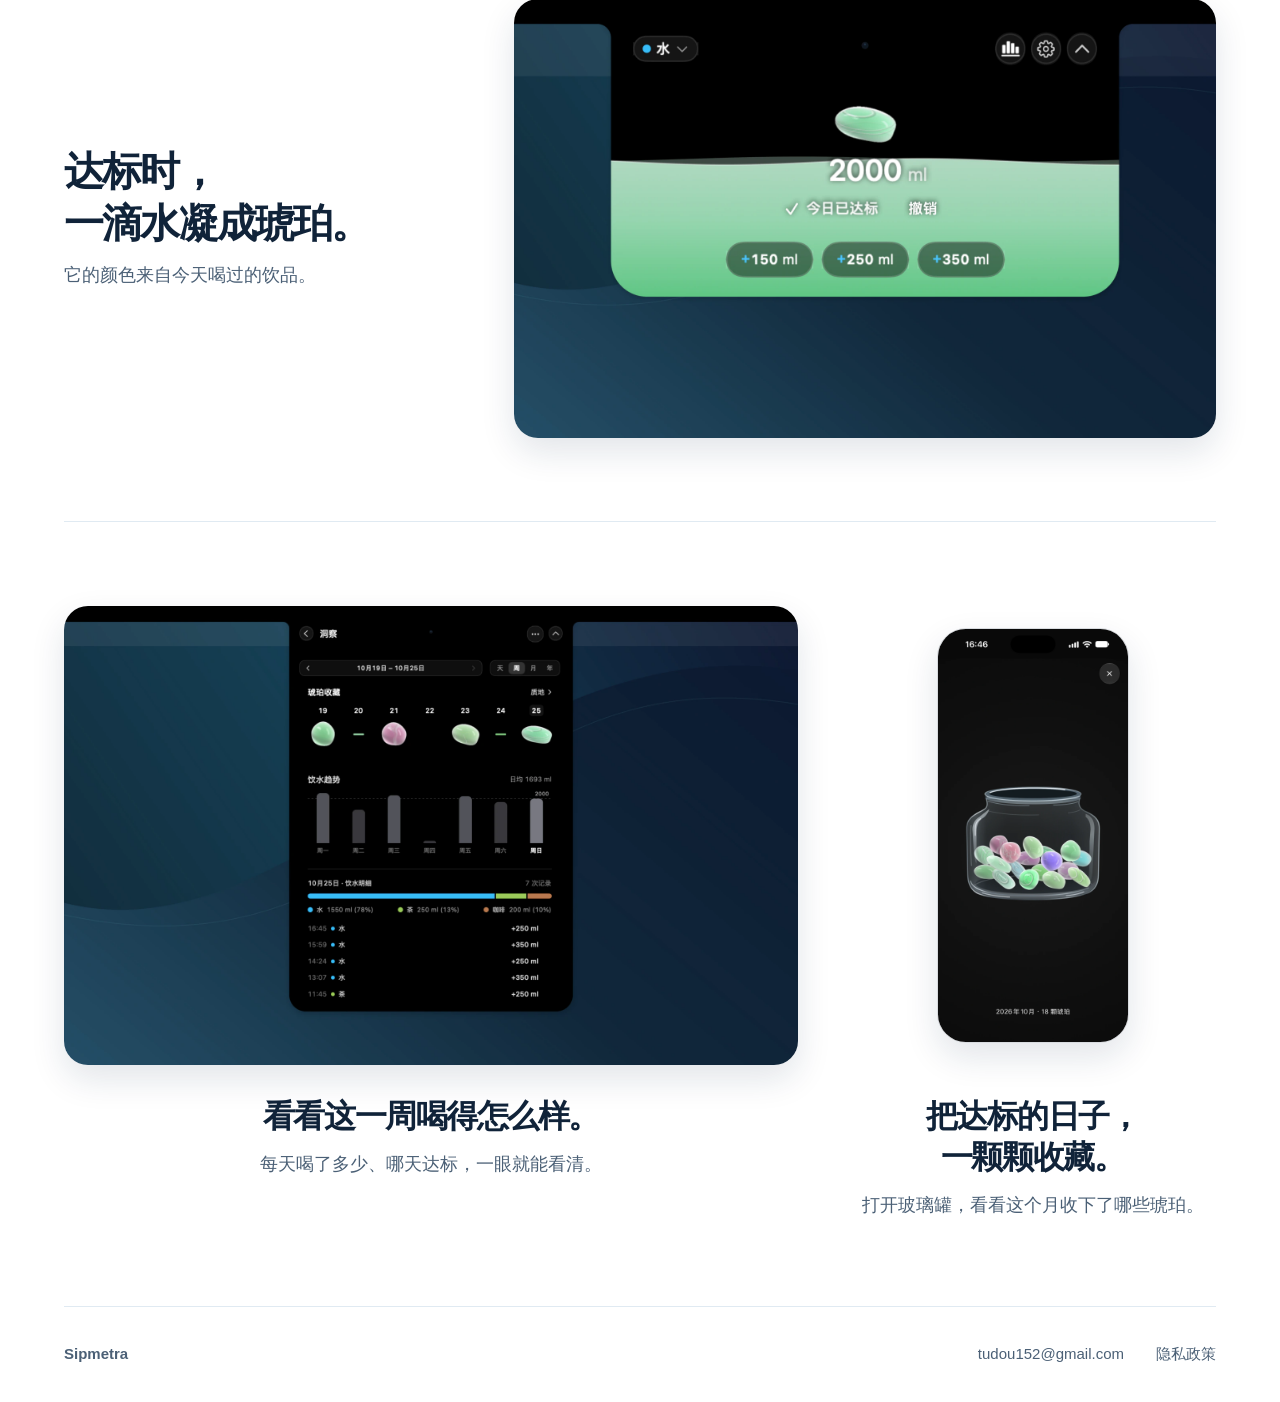
==== commit 48528be4: "Show iPhone and Mac TestFlight builds on the homepage" ====
--- a/index.html
+++ b/index.html
@@ -3,15 +3,15 @@
 <head>
   <meta charset="utf-8">
   <meta name="viewport" content="width=device-width, initial-scale=1">
-  <meta name="description" content="Sipmetra 是一款住在 Mac 刘海里的饮水记录工具。随手记下每杯饮品，按自己的节奏喝水，把达标的日子收藏成琥珀。">
-  <title>Sipmetra · Mac 刘海里的饮水记录</title>
+  <meta name="description" content="在 iPhone 和 Mac 上记录饮水，按自己的节奏收到提醒。喝水达标，收下一颗琥珀。通过 TestFlight 加入测试。">
+  <title>Sipmetra · iPhone 与 Mac 饮水记录</title>
   <link rel="alternate" hreflang="zh-CN" href="index.html">
   <link rel="alternate" hreflang="en" href="en.html">
   <link rel="icon" type="image/png" href="assets/sipmetra-small.png?v=a50e4382760d">
-  <link rel="stylesheet" href="styles.css?v=e0d1677db14f">
+  <link rel="stylesheet" href="styles.css?v=59394484831f">
   <script src="language-menu.js?v=d501e73b7907"></script>
 </head>
-<body id="top">
+<body class="home-page" id="top">
   <header class="site-header">
     <nav class="navigation" aria-label="主导航">
       <a class="brand" href="#top" aria-label="Sipmetra 首页">
@@ -20,8 +20,8 @@
       </a>
       <ul class="nav-links">
         <li><a href="#recording">记录</a></li>
+        <li><a href="#amber">琥珀</a></li>
         <li><a href="#insights">洞察</a></li>
-        <li><a href="#reminders">提醒</a></li>
         <li class="language-item">
           <details class="language-picker">
             <summary>语言</summary>
@@ -38,53 +38,77 @@
   <main>
     <section class="hero" aria-labelledby="hero-title">
       <div class="hero-content">
-        <img class="hero-icon" src="assets/sipmetra.png?v=474a07f941d0" width="84" height="84" alt="Sipmetra 应用图标">
-        <h1 id="hero-title">从 Mac 的刘海，<br><span>记下每一杯水。</span></h1>
-        <p class="hero-description">随手记录饮水，按自己的节奏收到提醒。<br>每天达标，收下一颗属于今天的琥珀。</p>
-        <a class="primary-button" href="#recording">查看功能</a>
-        <p class="platform">即将登陆 Mac App Store<span aria-hidden="true"> · </span><span>适用于 macOS 14 或更新版本</span></p>
+        <img class="hero-icon" src="assets/sipmetra.png?v=474a07f941d0" width="84" height="84" alt="">
+        <h1 id="hero-title">喝水达标，<wbr><span class="keep-together">收下一颗琥珀。</span></h1>
+        <p class="hero-description">在 iPhone 和 Mac 上随手记录饮水，<wbr><span class="keep-together">按自己的节奏收到提醒。</span></p>
+        <div class="hero-actions">
+          <a class="primary-button" href="https://testflight.apple.com/join/gCJ51gYR">加入 iPhone 测试</a>
+          <a class="primary-button" href="https://testflight.apple.com/join/qNRPEf7V">加入 Mac 测试</a>
+        </div>
+        <p class="platform">通过 TestFlight 安装</p>
       </div>
+    </section>
 
-      <figure class="hero-preview" id="recording" aria-labelledby="recording-title">
-        <img class="hero-image" src="assets/zh-CN/notch-recording.webp?v=6f8a52bc03ed" width="1920" height="1200" alt="MacBook 的完整桌面，Sipmetra 饮水面板从屏幕刘海下方展开" fetchpriority="high">
-        <figcaption>
-          <h2 id="recording-title">在刘海下，随手记一杯</h2>
-          <p>饮水面板平时收在刘海里，到了提醒时间会自动展开。想记一杯时，随时点一下菜单栏水滴，或按 <kbd>⌥ W</kbd> 唤出面板。</p>
-        </figcaption>
-      </figure>
+    <section class="hero-preview" id="recording" aria-label="iPhone 和 Mac 饮水记录">
+      <div class="device-pair">
+        <figure class="device-preview iphone-preview">
+          <div class="preview-media">
+            <img class="screenshot screenshot-portrait" src="assets/zh-CN/iphone-hydration-home.webp?v=f40eb80b22aa" width="960" height="2088" alt="iPhone 饮水首页显示 1,750 毫升、16:44 提醒和三个快捷杯量" fetchpriority="high">
+          </div>
+          <figcaption>
+            <h2>拿起 iPhone，随手记一杯。</h2>
+            <p>今天喝了多少、下次几点提醒，打开就能看到。</p>
+          </figcaption>
+        </figure>
+        <figure class="device-preview mac-preview" id="reminders">
+          <div class="preview-media">
+            <img class="screenshot" src="assets/zh-CN/notch-recording.webp?v=c8fa88806c75" width="1920" height="1200" alt="MacBook 上的 Sipmetra 饮水面板从刘海展开，显示 1,750 毫升和距离提醒还有 4 分钟" decoding="async">
+          </div>
+          <figcaption>
+            <h2>从 Mac 的刘海，记下每一杯水。</h2>
+            <p>到了提醒时间，饮水面板会从刘海下自动展开。想随手记一杯，也可以点菜单栏水滴，或按 <kbd>⌥ W</kbd> 打开面板。</p>
+          </figcaption>
+        </figure>
+      </div>
+      <div class="device-details">
+        <p class="sync-note">开启 iCloud 同步，在任一设备记下的饮水和收下的琥珀，都能在另一台看到。</p>
+        <figure class="widget-preview">
+          <img class="screenshot" src="assets/zh-CN/iphone-home-widget.webp?v=829655d3225a" width="960" height="528" alt="iPhone 主屏幕上的饮水小组件，带有 150、250 和 350 毫升的记录按钮" loading="lazy" decoding="async">
+          <figcaption>在主屏幕点一下杯量，就能记一杯水。</figcaption>
+        </figure>
+      </div>
     </section>
 
     <div class="features">
-      <section class="feature" aria-labelledby="amber-title">
+      <section class="feature amber-feature" id="amber" aria-labelledby="amber-title">
         <div class="feature-copy">
-          <h2 id="amber-title">把达标的这一天，<br>收成一颗琥珀</h2>
-          <p>达到饮水目标时，水面会弹起一滴水，凝成一颗琥珀。它的颜色来自今天喝过的饮品，形状随日期变化。</p>
+          <h2 id="amber-title">达标时，<wbr><span class="keep-together">一滴水凝成琥珀。</span></h2>
+          <p>它的颜色来自今天喝过的饮品。</p>
         </div>
-        <img class="feature-image" src="assets/zh-CN/goal-amber.webp?v=cc24ed957221" width="1760" height="1100" alt="饮水量达到 2125 毫升后，一颗蓝色琥珀在水面上方成形" loading="lazy" decoding="async">
+        <img class="screenshot" src="assets/zh-CN/goal-amber.webp?v=ffd2d5f8ba55" width="1760" height="1100" alt="Mac 饮水面板显示今日已达标，薄荷绿色的琥珀浮在水面上方" loading="lazy" decoding="async">
       </section>
 
-      <section class="feature feature-reversed" id="insights" aria-labelledby="weekly-title">
-        <div class="feature-copy">
-          <h2 id="weekly-title">看看这一周喝得怎么样</h2>
-          <p>一眼看出这周哪天达标、哪天喝得少。选中一天，就能回看当天的饮品占比和每笔记录。</p>
+      <section class="feature insights-feature" id="insights" aria-label="饮水洞察和琥珀收藏">
+        <div class="insight-pair">
+          <figure class="device-preview">
+            <div class="preview-media">
+              <img class="screenshot" src="assets/zh-CN/weekly-insights.webp?v=44b580b61888" width="1760" height="1100" alt="Mac 每周洞察显示七天的饮水趋势和四颗达标琥珀" loading="lazy" decoding="async">
+            </div>
+            <figcaption>
+              <h2>看看这一周喝得怎么样。</h2>
+              <p>每天喝了多少、哪天达标，一眼就能看清。</p>
+            </figcaption>
+          </figure>
+          <figure class="device-preview">
+            <div class="preview-media">
+              <img class="screenshot screenshot-portrait" src="assets/zh-CN/iphone-monthly-jar.webp?v=f7acf2f8c720" width="960" height="2088" alt="iPhone 上的十月玻璃罐装有 18 颗琥珀" loading="lazy" decoding="async">
+            </div>
+            <figcaption>
+              <h2>把达标的日子，一颗颗收藏。</h2>
+              <p>打开玻璃罐，看看这个月收下了哪些琥珀。</p>
+            </figcaption>
+          </figure>
         </div>
-        <img class="feature-image" src="assets/zh-CN/weekly-insights.webp" width="1760" height="1100" alt="每周饮水洞察界面，展示七天的饮水量、达标琥珀和选中日期的饮品明细" loading="lazy" decoding="async">
-      </section>
-
-      <section class="feature" aria-labelledby="monthly-title">
-        <div class="feature-copy">
-          <h2 id="monthly-title">攒下一整月的琥珀</h2>
-          <p>在 Sipmetra Pro 的月历上回看达标的日子，再打开玻璃罐，看看这个月收集了哪些琥珀。</p>
-        </div>
-        <img class="feature-image" src="assets/zh-CN/monthly-collection.webp" width="1760" height="1100" alt="月度洞察界面，月历和装有彩色琥珀的玻璃罐并排显示" loading="lazy" decoding="async">
-      </section>
-
-      <section class="feature feature-reversed" id="reminders" aria-labelledby="reminders-title">
-        <div class="feature-copy">
-          <h2 id="reminders-title">按自己的节奏喝水</h2>
-          <p>设置提醒间隔和时段，给午休留出空档。水、茶、咖啡都可以记，常喝的饮品还可以排到前面。</p>
-        </div>
-        <img class="feature-image" src="assets/zh-CN/reminders-and-drinks.webp" width="1760" height="1100" alt="提醒和饮品设置并排展示，可设置提醒时段和间隔，也可调整饮品顺序与补水系数" loading="lazy" decoding="async">
       </section>
     </div>
   </main>
--- a/styles.css
+++ b/styles.css
@@ -20,6 +20,12 @@
     radial-gradient(ellipse 64rem 36rem at 12% 0, #dff4ff 0%, transparent 75%) top center / 100% 44rem no-repeat,
     radial-gradient(ellipse 54rem 37rem at 92% 3%, #dbe8ff 0%, transparent 80%) top center / 100% 48rem no-repeat;
   line-height: 1.6;
+}
+
+.home-page {
+  background:
+    radial-gradient(ellipse 62rem 36rem at 15% 0, #e0f3ff 0%, transparent 78%) top center / 100% 47rem no-repeat,
+    radial-gradient(ellipse 57rem 40rem at 95% 4%, #e0f4eb 0%, transparent 82%) top center / 100% 53rem no-repeat;
 }
 
 a { color: inherit; text-decoration: none; }
@@ -156,20 +162,24 @@
 .hero-content {
   display: grid;
   justify-items: center;
-  padding: clamp(2.125rem, 3.25vw, 3.25rem) var(--gutter) 0;
+  padding: clamp(2.4rem, 4.25vw, 4rem) var(--gutter) 0;
   text-align: center;
 }
 
 .hero-icon {
-  margin-bottom: 0.625rem;
+  width: clamp(4.25rem, 7vw, 5.25rem);
+  height: auto;
+  margin-bottom: 0.875rem;
   filter: drop-shadow(0 10px 19px rgb(10 107 162 / 20%));
 }
 
 .hero h1 {
-  font-size: clamp(2.15rem, 4.85vw, 4rem);
+  max-width: 56rem;
+  font-size: clamp(2.25rem, 5vw, 4.25rem);
   font-weight: 750;
   line-height: 1.15;
   letter-spacing: -0.055em;
+  text-wrap: balance;
 }
 
 .hero h1 span { color: #14618e; }
@@ -182,13 +192,20 @@
   line-height: 1.75;
 }
 
+.hero-actions {
+  display: grid;
+  grid-template-columns: repeat(2, minmax(0, 1fr));
+  gap: 0.625rem;
+  width: min(100%, 27rem);
+  margin-top: 1.5rem;
+}
+
 .primary-button {
-  display: inline-grid;
+  display: grid;
   place-items: center;
-  margin-top: 1.375rem;
-  min-height: 3rem;
-  padding: 0.625rem 1.5rem;
-  border-radius: 0.875rem;
+  min-height: 3.25rem;
+  padding: 0.625rem 0.75rem;
+  border-radius: 0.9rem;
   color: #fff;
   background: #102d44;
   box-shadow: 0 5px 14px rgb(20 55 78 / 18%);
@@ -203,22 +220,86 @@
   font-size: 0.875rem;
 }
 
-.hero-preview {
-  width: min(59rem, calc(100% - var(--gutter) * 2));
-  margin: clamp(1.75rem, 3.4vw, 3.25rem) auto 0;
-  text-align: center;
-}
-
-.hero-image, .feature-image {
+.hero-preview, .features, .site-footer {
+  width: min(var(--content), calc(100% - var(--gutter) * 2));
+  margin-inline: auto;
+}
+
+.hero-preview { margin-top: clamp(2.5rem, 4.75vw, 4.75rem); }
+
+.device-pair, .insight-pair {
+  display: grid;
+  grid-template-columns: minmax(0, 2fr) minmax(0, 1fr);
+  gap: clamp(1.5rem, 4vw, 3.5rem);
+}
+
+.device-pair { grid-template-areas: "mac iphone"; }
+.mac-preview { grid-area: mac; }
+.iphone-preview { grid-area: iphone; }
+
+.preview-media {
+  display: grid;
+  align-items: center;
+  min-height: clamp(19rem, 36vw, 29rem);
+}
+
+.screenshot {
   width: 100%;
   height: auto;
   border-radius: clamp(0.875rem, 2.1vw, 1.5rem);
-}
-
-.hero-image { box-shadow: 0 20px 52px rgb(27 67 103 / 12%); }
-
-.hero-preview figcaption {
-  padding: clamp(1.75rem, 4vw, 3rem) 0 clamp(2.75rem, 6vw, 5rem);
+  box-shadow: 0 14px 34px rgb(16 43 71 / 12%);
+}
+
+.screenshot-portrait {
+  justify-self: center;
+  width: clamp(9rem, 15vw, 13rem);
+  border: 1px solid rgb(16 35 57 / 16%);
+  border-radius: clamp(1.1rem, 2.6vw, 1.8rem);
+}
+
+.device-preview figcaption {
+  max-width: 33rem;
+  margin: clamp(1.1rem, 3vw, 1.85rem) auto 0;
+  text-align: center;
+}
+
+.device-preview h2 { font-size: clamp(1.35rem, 2.65vw, 2rem); }
+.device-preview figcaption p { text-wrap: balance; }
+
+.device-details {
+  display: grid;
+  grid-template-columns: minmax(0, 1fr) minmax(0, 1fr);
+  align-items: center;
+  gap: clamp(1rem, 4vw, 3.5rem);
+  margin-block: clamp(2rem, 5vw, 3.5rem) clamp(2.5rem, 6vw, 4.75rem);
+  padding-block-start: clamp(1.25rem, 3vw, 2rem);
+  border-top: 1px solid var(--rule);
+}
+
+.sync-note {
+  max-width: 33rem;
+  color: var(--muted);
+  font-size: clamp(1rem, 1.6vw, 1.125rem);
+  line-height: 1.8;
+}
+
+.widget-preview {
+  display: grid;
+  grid-template-columns: minmax(0, 1.15fr) minmax(0, 1fr);
+  align-items: center;
+  gap: clamp(0.75rem, 2vw, 1.35rem);
+  padding: 0.7rem;
+  border: 1px solid #e0eee8;
+  border-radius: 1.125rem;
+  background: #f2f9f6;
+}
+
+.widget-preview .screenshot { border-radius: 0.65rem; box-shadow: none; }
+
+.widget-preview figcaption {
+  padding-inline-end: 0.25rem;
+  font-weight: 650;
+  line-height: 1.5;
 }
 
 h2 {
@@ -229,8 +310,8 @@
   text-wrap: balance;
 }
 
-.hero-preview p, .feature p {
-  margin-top: 0.875rem;
+.device-preview figcaption p, .feature-copy p {
+  margin-top: 0.65rem;
   color: var(--muted);
   font-size: clamp(1rem, 1.5vw, 1.125rem);
   line-height: 1.85;
@@ -249,28 +330,19 @@
   white-space: nowrap;
 }
 
-.features, .site-footer {
-  width: min(var(--content), calc(100% - var(--gutter) * 2));
-  margin-inline: auto;
-}
+.keep-together { display: inline-block; }
 
 .feature {
+  padding-block: clamp(2.5rem, 6.5vw, 5.25rem);
+  border-top: 1px solid var(--rule);
+}
+
+.amber-feature {
   display: grid;
   grid-template-columns: minmax(0, 1fr) minmax(0, 1.85fr);
-  gap: clamp(2rem, 6vw, 5.5rem);
-  align-items: center;
-  padding-block: clamp(2.25rem, 6vw, 5.25rem);
-  border-top: 1px solid var(--rule);
-}
-
-.feature-reversed {
-  grid-template-columns: minmax(0, 1.85fr) minmax(0, 1fr);
-}
-
-.feature-reversed .feature-copy { grid-column: 2; grid-row: 1; }
-.feature-reversed .feature-image { grid-column: 1; grid-row: 1; }
-
-.feature-image { box-shadow: 0 12px 30px rgb(16 43 71 / 11%); }
+  gap: clamp(1.5rem, 5.5vw, 5rem);
+  align-items: center;
+}
 
 .policy {
   width: min(44rem, calc(100% - var(--gutter) * 2));
@@ -331,12 +403,16 @@
 .site-footer a:hover { text-decoration: underline; text-underline-offset: 0.2em; }
 
 @media (max-width: 47rem) {
-  .feature, .feature-reversed { grid-template-columns: minmax(0, 1fr); gap: 1.375rem; }
-  .feature-reversed .feature-copy, .feature-reversed .feature-image { grid-area: auto; }
+  .device-pair, .insight-pair, .device-details, .amber-feature { grid-template-columns: minmax(0, 1fr); }
+  .device-pair { grid-template-areas: "iphone" "mac"; }
+  .device-pair, .insight-pair { gap: clamp(2.25rem, 7vw, 3.25rem); }
+  .preview-media { min-height: 0; }
+  .screenshot-portrait { width: min(13rem, 66%); }
+  .device-details { justify-items: center; }
+  .sync-note { text-align: center; }
+  .widget-preview { width: min(100%, 30rem); }
+  .amber-feature { gap: 1.375rem; }
   .feature-copy { max-width: 32rem; }
-  .feature h2 br, .desktop-break { display: none; }
-  .platform > span[aria-hidden] { display: none; }
-  .platform > span:last-child { display: block; }
   .site-header { margin-top: 0.75rem; top: 0.75rem; }
 }
 
@@ -356,6 +432,10 @@
   }
 }
 
+@media (max-width: 22rem) {
+  .hero-actions { grid-template-columns: minmax(0, 1fr); }
+}
+
 @media (prefers-reduced-motion: no-preference) {
   html { scroll-behavior: smooth; }
 }
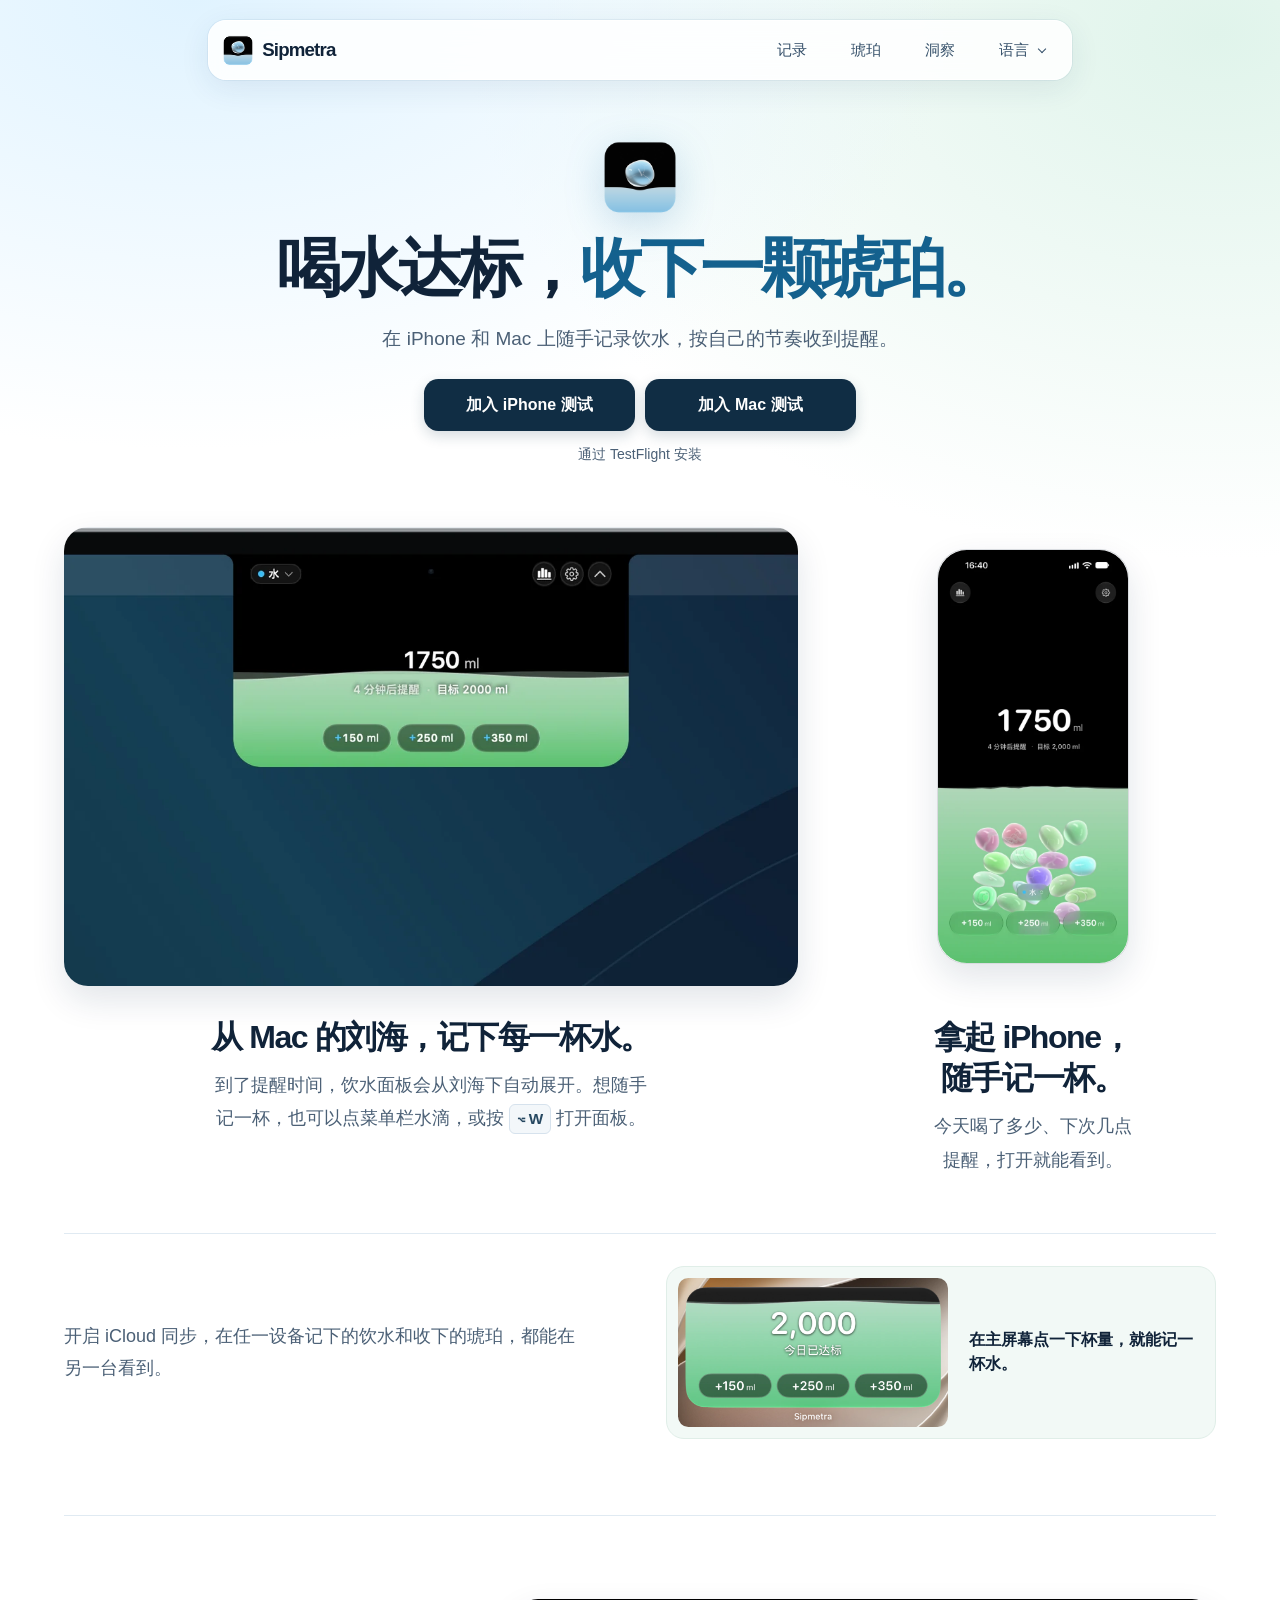
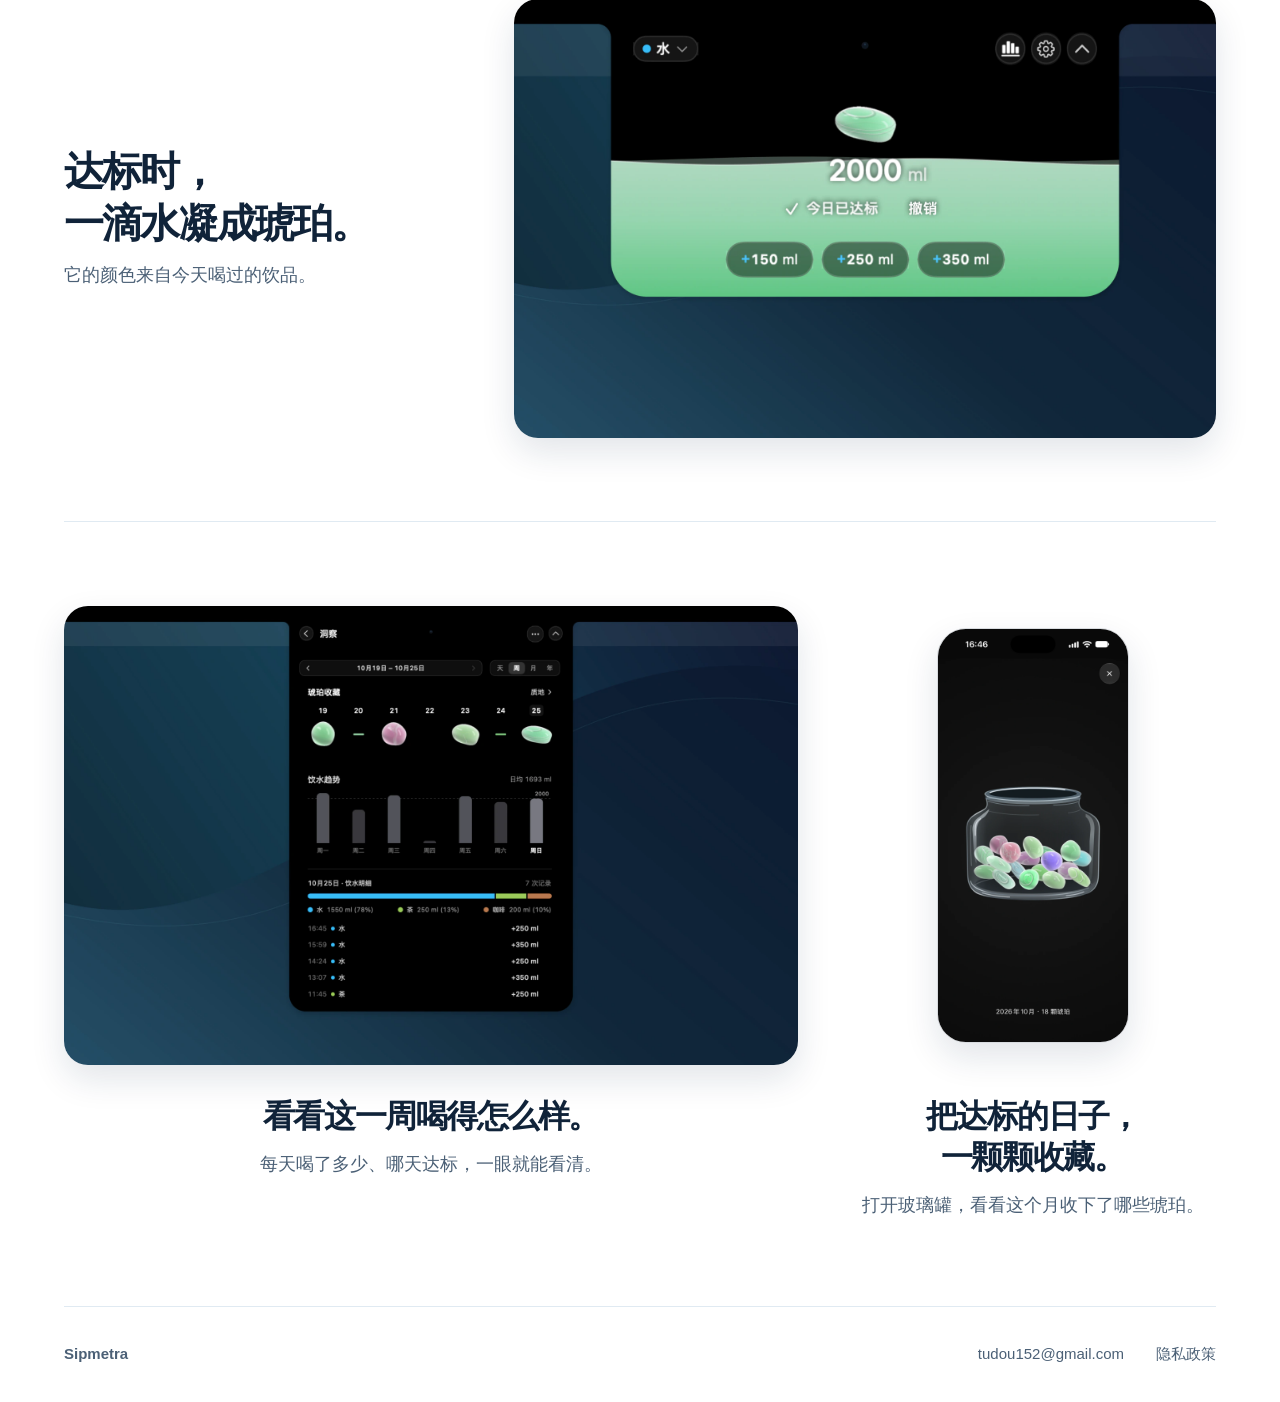
==== commit 7cc72bb6: "Show Mac and iPhone recording animations on the homepage" ====
--- a/index.html
+++ b/index.html
@@ -8,8 +8,9 @@
   <link rel="alternate" hreflang="zh-CN" href="index.html">
   <link rel="alternate" hreflang="en" href="en.html">
   <link rel="icon" type="image/png" href="assets/sipmetra-small.png?v=a50e4382760d">
-  <link rel="stylesheet" href="styles.css?v=59394484831f">
+  <link rel="stylesheet" href="styles.css?v=15f9a0d9764a">
   <script src="language-menu.js?v=d501e73b7907"></script>
+  <script src="recording-previews.js?v=5bd41632312c" defer></script>
 </head>
 <body class="home-page" id="top">
   <header class="site-header">
@@ -53,7 +54,17 @@
       <div class="device-pair">
         <figure class="device-preview iphone-preview">
           <div class="preview-media">
-            <img class="screenshot screenshot-portrait" src="assets/zh-CN/iphone-hydration-home.webp?v=f40eb80b22aa" width="960" height="2088" alt="iPhone 饮水首页显示 1,750 毫升、16:44 提醒和三个快捷杯量" fetchpriority="high">
+            <div class="recording-media screenshot screenshot-portrait">
+              <video width="540" height="1174"
+                     poster="assets/zh-CN/iphone-hydration-home.webp?v=f69519748889"
+                     aria-label="iPhone 上点选 250 毫升，水位升至 2,000 毫升并生成琥珀"
+                     muted playsinline loop controls preload="none">
+                <source src="assets/zh-CN/iphone-recording.mp4?v=929e4bdc9bf3" type="video/mp4">
+                <img src="assets/zh-CN/iphone-hydration-home.webp?v=f69519748889" width="540" height="1174" alt="iPhone 上点选 250 毫升，水位升至 2,000 毫升并生成琥珀">
+              </video>
+              <button class="recording-toggle" type="button" aria-label="播放 iPhone 动画"
+                      data-play-label="播放 iPhone 动画" data-pause-label="暂停 iPhone 动画" hidden></button>
+            </div>
           </div>
           <figcaption>
             <h2>拿起 iPhone，随手记一杯。</h2>
@@ -62,7 +73,17 @@
         </figure>
         <figure class="device-preview mac-preview" id="reminders">
           <div class="preview-media">
-            <img class="screenshot" src="assets/zh-CN/notch-recording.webp?v=c8fa88806c75" width="1920" height="1200" alt="MacBook 上的 Sipmetra 饮水面板从刘海展开，显示 1,750 毫升和距离提醒还有 4 分钟" decoding="async">
+            <div class="recording-media screenshot">
+              <video width="1120" height="700"
+                     poster="assets/zh-CN/notch-recording.webp?v=9d9f76298c38"
+                     aria-label="Mac 刘海下展开饮水面板，点选 250 毫升达标并生成琥珀"
+                     muted playsinline loop controls preload="none">
+                <source src="assets/zh-CN/mac-recording.mp4?v=52b1d2452d53" type="video/mp4">
+                <img src="assets/zh-CN/notch-recording.webp?v=9d9f76298c38" width="1120" height="700" alt="Mac 刘海下展开饮水面板，点选 250 毫升达标并生成琥珀">
+              </video>
+              <button class="recording-toggle" type="button" aria-label="播放 Mac 动画"
+                      data-play-label="播放 Mac 动画" data-pause-label="暂停 Mac 动画" hidden></button>
+            </div>
           </div>
           <figcaption>
             <h2>从 Mac 的刘海，记下每一杯水。</h2>
--- a/styles.css
+++ b/styles.css
@@ -244,10 +244,53 @@
 }
 
 .screenshot {
+  display: block;
   width: 100%;
   height: auto;
   border-radius: clamp(0.875rem, 2.1vw, 1.5rem);
   box-shadow: 0 14px 34px rgb(16 43 71 / 12%);
+}
+
+.recording-media { position: relative; }
+.recording-media video { display: block; width: 100%; height: auto; border-radius: inherit; }
+
+.recording-toggle {
+  position: absolute;
+  inset: 0.5rem 0.5rem auto auto;
+  display: grid;
+  place-items: center;
+  width: 2.125rem;
+  height: 2.125rem;
+  padding: 0;
+  border: 1px solid rgb(255 255 255 / 32%);
+  border-radius: 50%;
+  color: #fff;
+  background: rgb(10 25 41 / 84%);
+  cursor: pointer;
+}
+
+.recording-toggle[hidden] { display: none; }
+.recording-toggle:focus-visible { outline: 2px solid #6ed7ff; outline-offset: 3px; }
+
+.recording-toggle::before {
+  margin-left: 0.13rem;
+  border-block: 0.34rem solid transparent;
+  border-left: 0.53rem solid currentColor;
+  content: '';
+}
+
+.recording-toggle[data-playing]::before {
+  width: 0.56rem;
+  height: 0.68rem;
+  margin-left: 0;
+  border-block: 0;
+  border-inline: 2px solid currentColor;
+}
+
+@media (hover: hover) and (pointer: fine) {
+  .recording-toggle[data-playing] { opacity: 0; }
+  .recording-media:hover .recording-toggle,
+  .recording-toggle:focus-visible { opacity: 1; }
 }
 
 .screenshot-portrait {
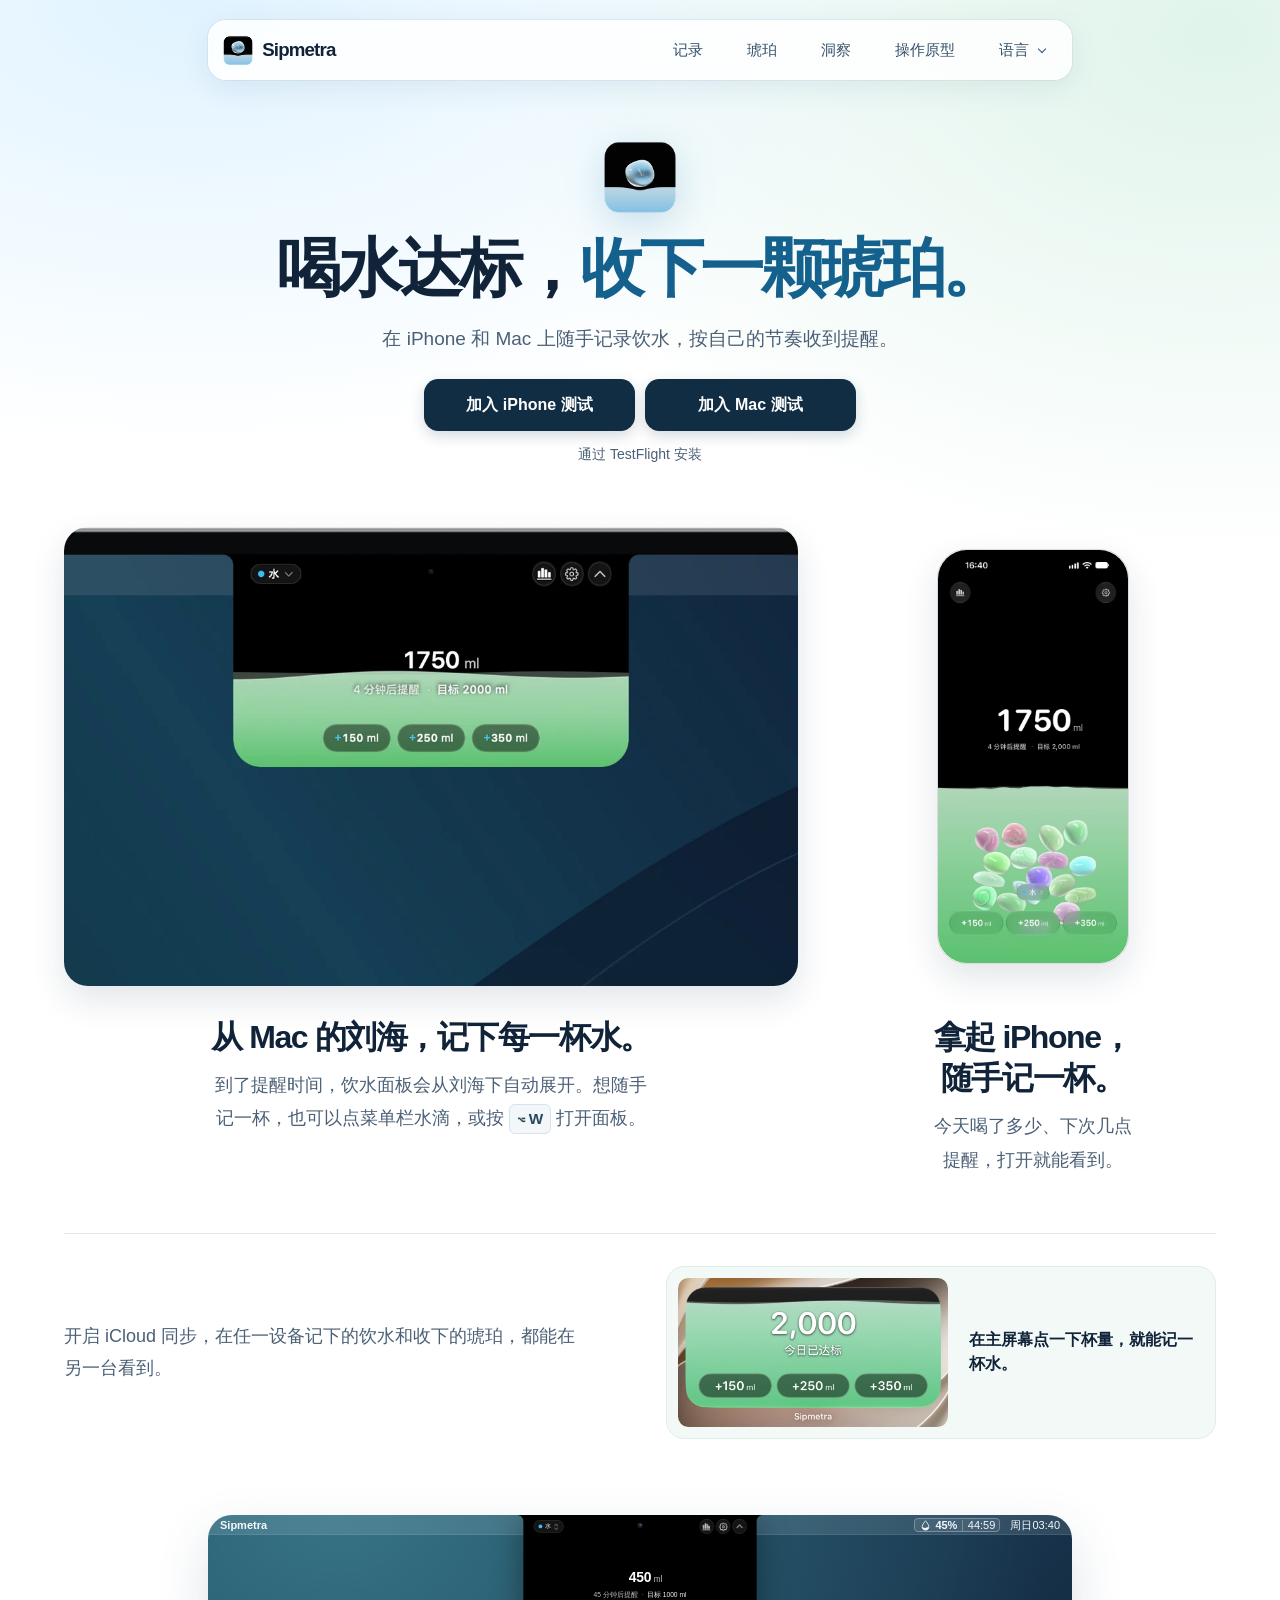
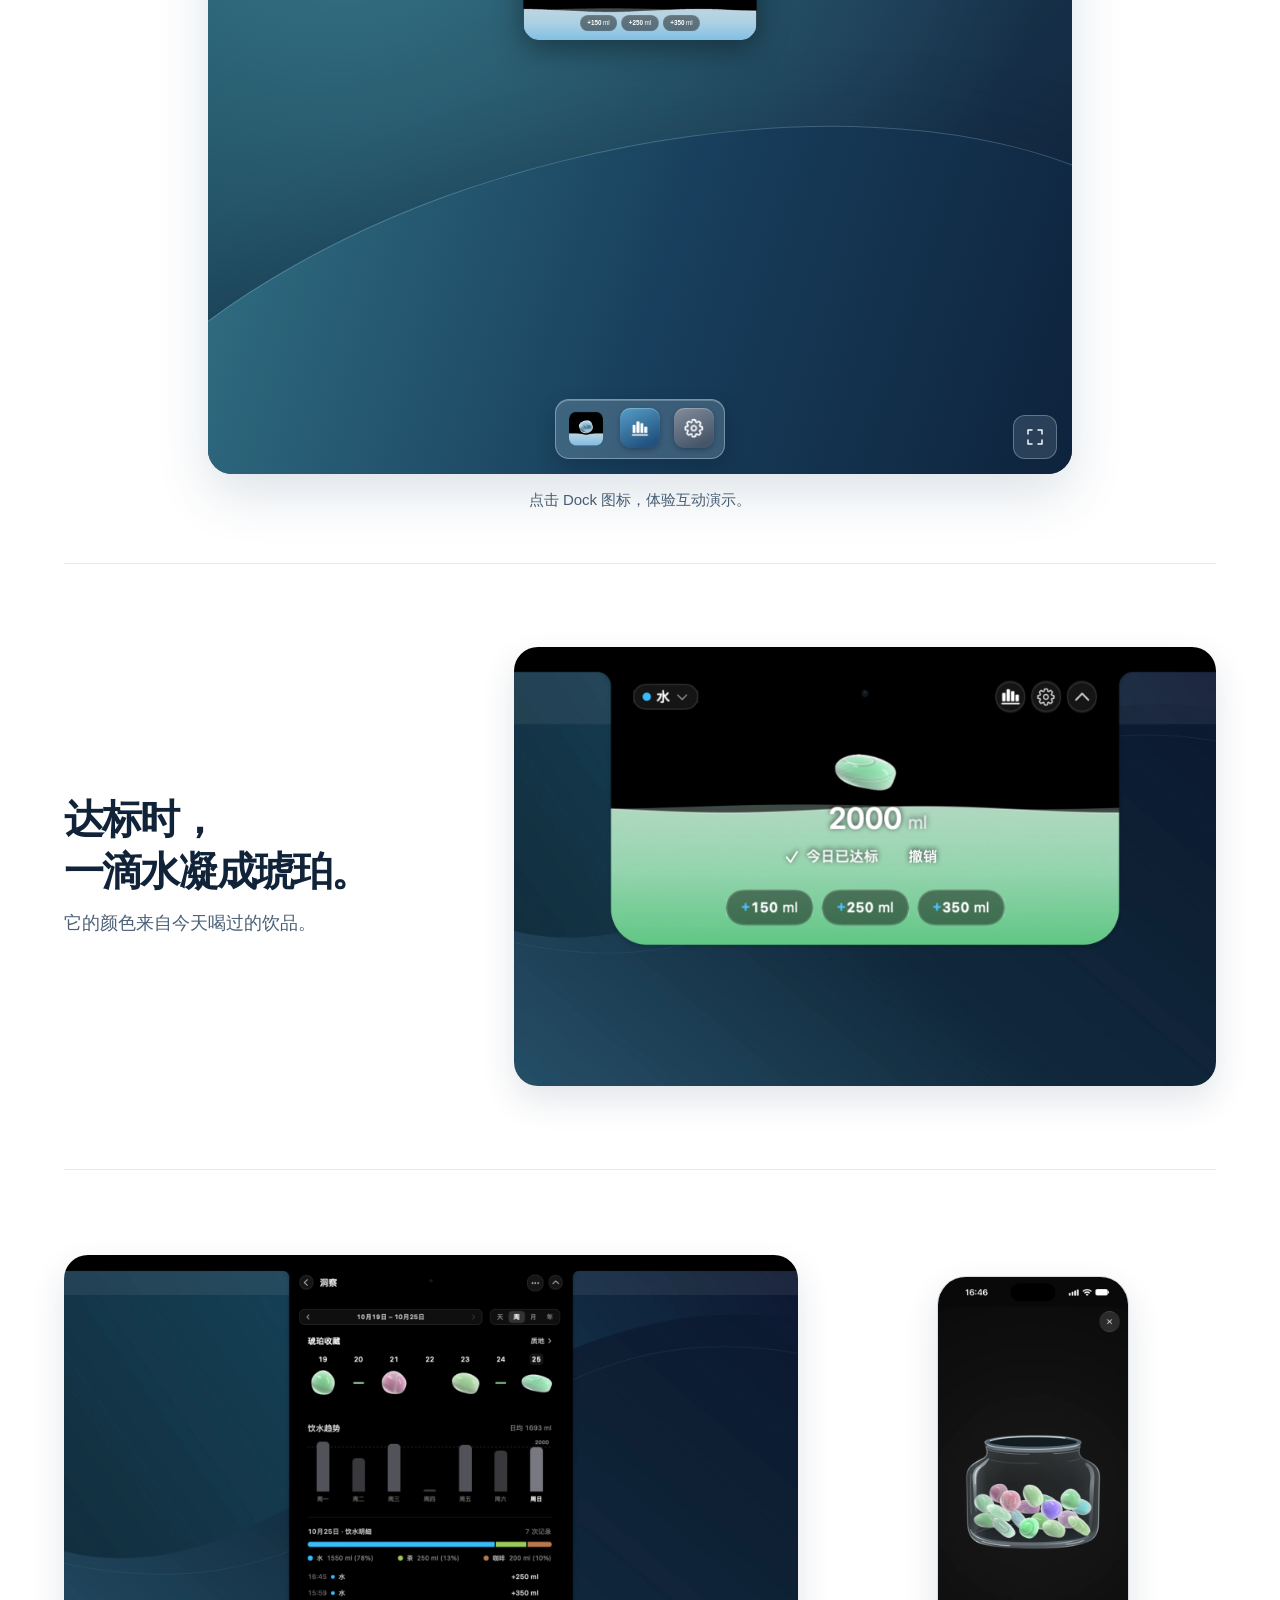
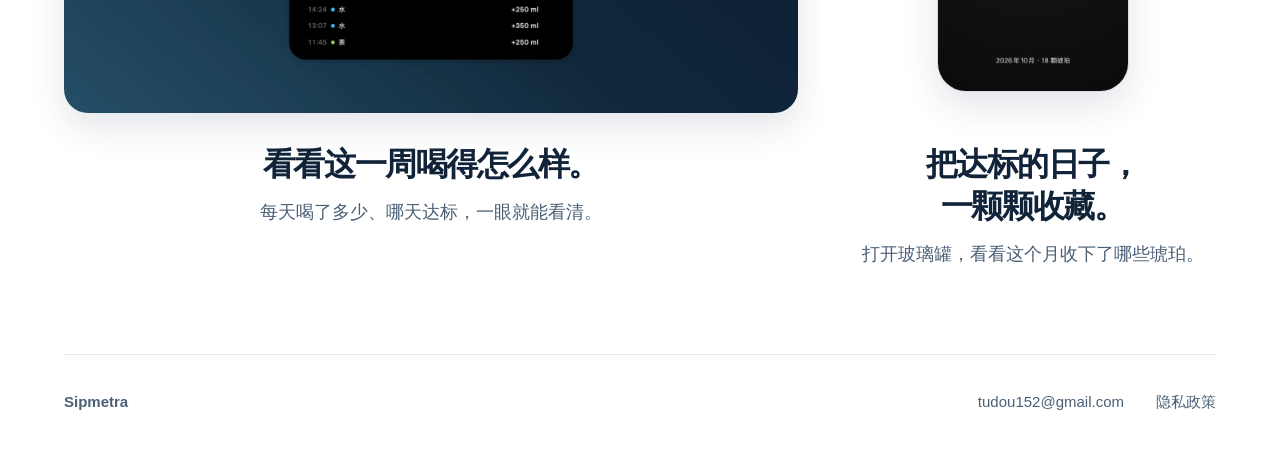
==== commit 2018e0ae: "Restore the interactive homepage demo" ====
--- a/index.html
+++ b/index.html
@@ -8,9 +8,11 @@
   <link rel="alternate" hreflang="zh-CN" href="index.html">
   <link rel="alternate" hreflang="en" href="en.html">
   <link rel="icon" type="image/png" href="assets/sipmetra-small.png?v=a50e4382760d">
-  <link rel="stylesheet" href="styles.css?v=15f9a0d9764a">
+  <link rel="stylesheet" href="styles.css?v=1dcd980704b7">
+  <link rel="stylesheet" href="demo/screen.css?v=23d72b700c6f">
   <script src="language-menu.js?v=d501e73b7907"></script>
   <script src="recording-previews.js?v=5bd41632312c" defer></script>
+  <script src="demo/screen.js?v=379202166154" defer></script>
 </head>
 <body class="home-page" id="top">
   <header class="site-header">
@@ -23,6 +25,7 @@
         <li><a href="#recording">记录</a></li>
         <li><a href="#amber">琥珀</a></li>
         <li><a href="#insights">洞察</a></li>
+        <li class="demo-nav-item"><a href="#demo">操作原型</a></li>
         <li class="language-item">
           <details class="language-picker">
             <summary>语言</summary>
@@ -100,6 +103,15 @@
       </div>
     </section>
 
+    <section class="prototype-section" id="demo" aria-label="饮水互动演示" aria-describedby="demo-caption">
+      <div class="prototype-stage">
+        <div class="prototype-screen">
+          <iframe class="prototype-frame" src="demo/notchhydro/embed.html?language=zh" title="Sipmetra 饮水面板" width="512" height="640" loading="lazy"></iframe>
+        </div>
+      </div>
+      <p class="prototype-caption" id="demo-caption">点击 Dock 图标，体验互动演示。</p>
+    </section>
+
     <div class="features">
       <section class="feature amber-feature" id="amber" aria-labelledby="amber-title">
         <div class="feature-copy">
--- a/styles.css
+++ b/styles.css
@@ -460,7 +460,7 @@
 }
 
 @media (max-width: 35rem) {
-  .nav-links > li:not(.language-item) { display: none; }
+  .nav-links > li:not(.language-item, .demo-nav-item) { display: none; }
 
   .home-footer {
     flex-direction: column;
--- a/demo/screen.css
+++ b/demo/screen.css
@@ -0,0 +1,225 @@
+.prototype-section {
+  margin-block-start: clamp(1.75rem, 3.4vw, 3.25rem);
+  padding-block-end: clamp(1.5rem, 4vw, 3.5rem);
+}
+
+.prototype-caption {
+  margin: 0.875rem var(--gutter) 0;
+  color: var(--muted);
+  font-size: 0.9375rem;
+  text-align: center;
+}
+
+.prototype-stage {
+  width: min(54rem, calc(100% - var(--gutter) * 2));
+  aspect-ratio: 2472 / 1600;
+  margin-inline: auto;
+}
+
+.prototype-screen {
+  --prototype-panel-ratio: 0.27;
+  position: relative;
+  isolation: isolate;
+  container-type: inline-size;
+  width: 100%;
+  height: 100%;
+  overflow: hidden;
+  overflow: clip;
+  border-radius: clamp(0.875rem, 2.1vw, 1.5rem);
+  background: radial-gradient(ellipse at 15% 0%, #367285, transparent 68%),
+    linear-gradient(132deg, #164356 4%, #19364e 56%, #0d1c35);
+  box-shadow: 0 20px 52px rgb(27 67 103 / 15%);
+}
+
+@media (max-width: 40rem) {
+  .prototype-stage { aspect-ratio: 3 / 4; }
+  .prototype-screen { --prototype-panel-ratio: 0.85; }
+}
+
+.prototype-screen:is(:fullscreen, [data-viewport-fullscreen]) {
+  border-radius: 0;
+  box-shadow: none;
+}
+
+.prototype-screen[data-viewport-fullscreen] {
+  position: fixed;
+  inset: 0;
+  z-index: 10;
+}
+
+html.prototype-viewport-fullscreen { overflow: hidden; }
+
+.prototype-screen::before {
+  position: absolute;
+  z-index: -1;
+  inset: 42% -22% -60%;
+  transform: rotate(-17deg);
+  border-radius: 49% 57% 0 0;
+  background: linear-gradient(125deg, #3b8292, #173d5b 49%, #0b1830 91%);
+  box-shadow: inset 0 1px 0 rgb(177 224 239 / 25%), 0 -1.25rem 4rem rgb(12 32 54 / 14%);
+  content: '';
+}
+
+.prototype-screen::after {
+  position: absolute;
+  z-index: -1;
+  inset: 0 0 auto;
+  height: max(0.875rem, calc(32px * var(--prototype-scale, 0)));
+  background: rgb(225 245 255 / 12%);
+  box-shadow: inset 0 -1px 0 rgb(223 244 255 / 10%);
+  content: '';
+}
+
+.prototype-frame {
+  position: absolute;
+  top: 0;
+  left: 50%;
+  display: block;
+  border: 0;
+  transform: translateX(-50%) scale(var(--prototype-scale, 0));
+  transform-origin: center top;
+}
+
+.prototype-menu-bar {
+  position: absolute;
+  z-index: 1;
+  inset: 0 0 auto;
+  height: max(0.875rem, calc(32px * var(--prototype-scale, 0)));
+  display: flex;
+  align-items: center;
+  justify-content: space-between;
+  padding-inline: clamp(0.3125rem, 1.5cqi, 0.75rem);
+  font-size: clamp(0.5rem, 1.3cqi, 0.6875rem);
+  line-height: 1;
+  color: #f4f9fd;
+  pointer-events: none;
+}
+
+.prototype-screen:is(:fullscreen, [data-viewport-fullscreen]) .prototype-menu-bar {
+  font-size: clamp(0.5rem, calc(17px * var(--prototype-scale, 0)), 0.875rem);
+}
+
+.prototype-menu-bar > strong { font-weight: 680; }
+
+.prototype-menu-items {
+  display: flex;
+  align-items: center;
+  gap: clamp(0.25rem, 1.2cqi, 0.625rem);
+  white-space: nowrap;
+  font-variant-numeric: tabular-nums;
+}
+
+.prototype-status {
+  display: inline-flex;
+  align-items: center;
+  gap: clamp(0.125rem, 0.55cqi, 0.3125rem);
+  min-height: 1.23em;
+  padding: 0 0.38em;
+  border: 1px solid rgb(255 255 255 / 29%);
+  border-radius: 0.38em;
+  background: rgb(255 255 255 / 8%);
+  color: inherit;
+  font: inherit;
+  font-weight: 600;
+  white-space: nowrap;
+  pointer-events: auto;
+  cursor: pointer;
+}
+
+.prototype-status:hover { background: rgb(255 255 255 / 19%); }
+.prototype-status[data-colored] { color: #abebff; border-color: rgb(118 207 255 / 55%); }
+.prototype-status[data-colored][data-achieved] { color: #ffe5a2; border-color: rgb(255 220 146 / 56%); }
+
+.prototype-status-drop {
+  width: 1em;
+  height: 1em;
+  background: currentColor;
+  mask: url("desktop-assets/status-drop.svg") center / contain no-repeat;
+}
+
+.prototype-countdown {
+  border-inline-start: 1px solid rgb(255 255 255 / 28%);
+  padding-inline-start: 0.42em;
+  font-weight: 420;
+}
+
+.prototype-dock {
+  position: absolute;
+  z-index: 1;
+  bottom: clamp(0.5rem, 1.75cqi, 1.125rem);
+  left: 50%;
+  transform: translateX(-50%);
+  display: flex;
+  align-items: center;
+  gap: clamp(0.125rem, 0.75cqi, 0.375rem);
+  padding: 0.25rem 0.375rem 0.375rem;
+  border: 1px solid rgb(225 244 255 / 36%);
+  border-radius: 0.875rem;
+  background: rgb(177 205 225 / 24%);
+  box-shadow: inset 0 1px 0 rgb(255 255 255 / 23%), 0 8px 20px rgb(5 20 38 / 22%);
+  backdrop-filter: blur(14px);
+}
+
+.prototype-dock button {
+  position: relative;
+  display: grid;
+  place-items: center;
+  width: clamp(2.75rem, 5.8cqi, 3rem);
+  height: clamp(2.75rem, 5.8cqi, 3rem);
+  padding: 0;
+  border: 0;
+  border-radius: 0.625rem;
+  background: transparent;
+  cursor: pointer;
+}
+
+.prototype-dock button:hover { background: rgb(235 249 255 / 16%); }
+.prototype-dock button[aria-expanded="true"]::after {
+  position: absolute;
+  bottom: -0.125rem;
+  width: 0.1875rem;
+  height: 0.1875rem;
+  border-radius: 50%;
+  background: #e7f5ff;
+  content: '';
+}
+
+.prototype-screen button:focus-visible { outline: 2px solid #b9e9ff; outline-offset: 1px; }
+.prototype-screen button:disabled { cursor: default; }
+
+.prototype-dock-app, .prototype-dock-tile {
+  width: clamp(1.875rem, 4.9cqi, 2.5rem);
+  height: clamp(1.875rem, 4.9cqi, 2.5rem);
+}
+
+.prototype-dock-tile {
+  display: grid;
+  place-items: center;
+  border-radius: 26%;
+  box-shadow: inset 0 1px 1px rgb(255 255 255 / 26%), 0 2px 5px rgb(5 14 27 / 30%);
+}
+
+.prototype-dock-stats { background: linear-gradient(154deg, #559fc8, #23527f 84%); }
+.prototype-dock-settings { background: linear-gradient(154deg, #838d9b, #46566a 84%); }
+
+.prototype-fullscreen {
+  position: absolute;
+  z-index: 1;
+  right: clamp(0.5rem, 1.75cqi, 1.125rem);
+  bottom: clamp(0.5rem, 1.75cqi, 1.125rem);
+  display: grid;
+  place-items: center;
+  width: 2.75rem;
+  height: 2.75rem;
+  padding: 0;
+  border: 1px solid rgb(225 244 255 / 30%);
+  border-radius: 0.75rem;
+  background: rgb(177 205 225 / 16%);
+  color: #f4f9fd;
+  cursor: pointer;
+}
+
+.prototype-fullscreen:hover { background: rgb(177 205 225 / 30%); }
+.prototype-fullscreen .fullscreen-exit,
+.prototype-fullscreen[data-expanded] .fullscreen-enter { display: none; }
+.prototype-fullscreen[data-expanded] .fullscreen-exit { display: inline; }
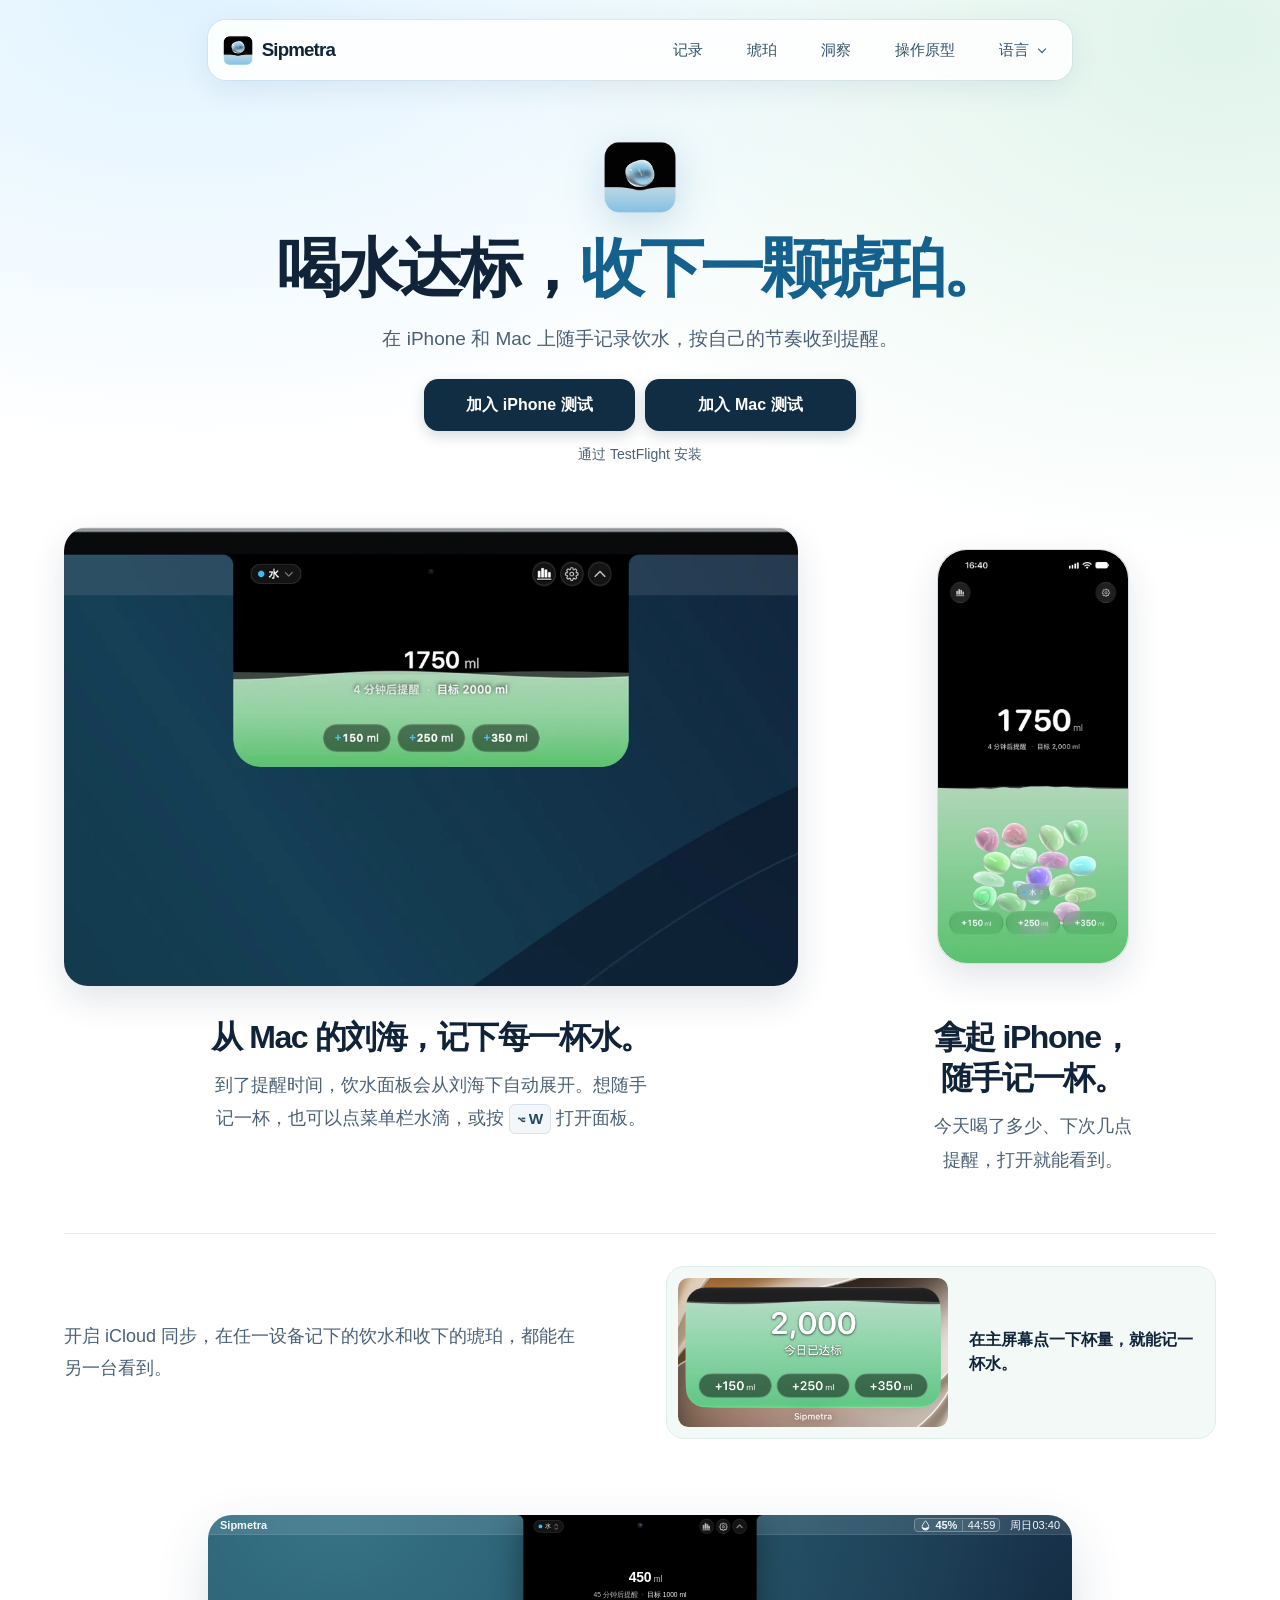
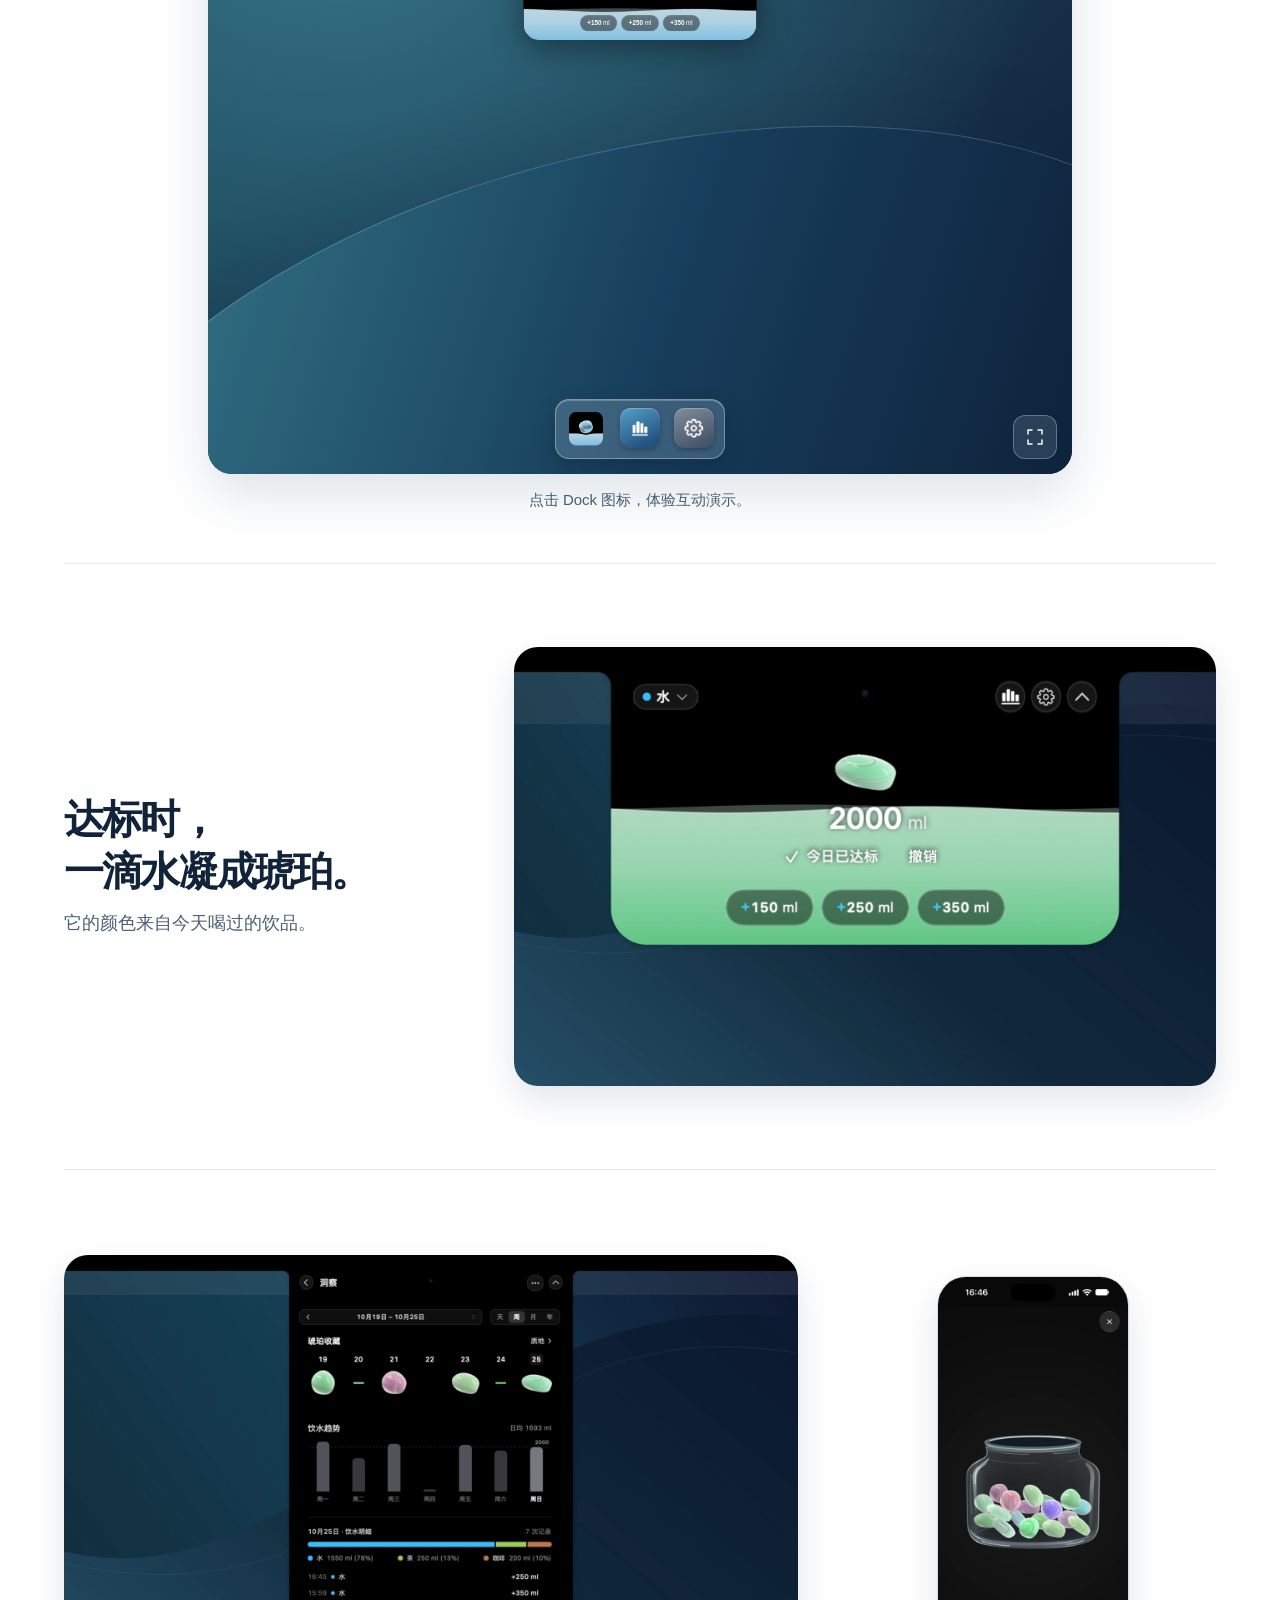
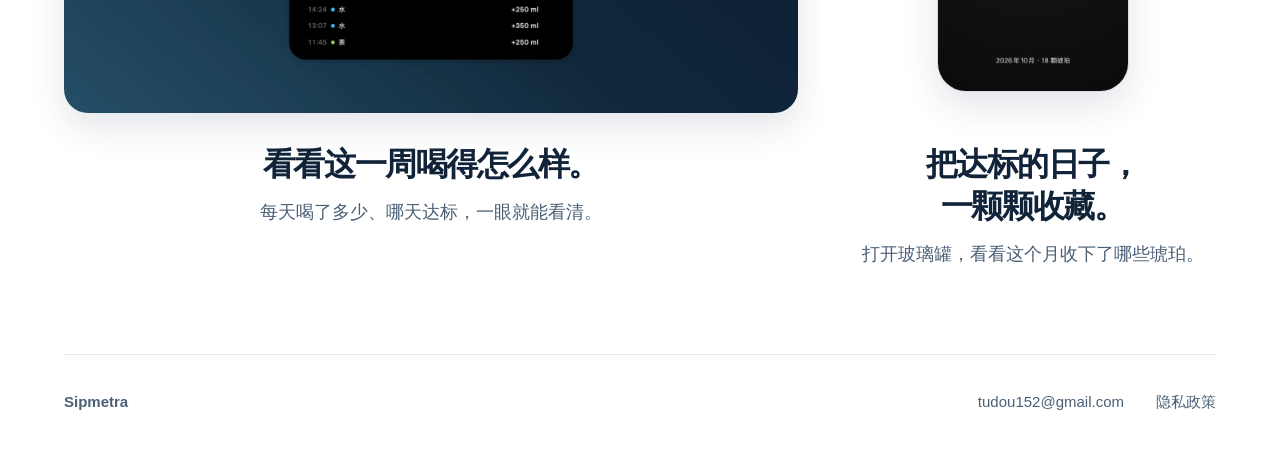
==== commit e7f3c1e3: "Keep the demo controls clear on narrow screens" ====
--- a/index.html
+++ b/index.html
@@ -9,7 +9,7 @@
   <link rel="alternate" hreflang="en" href="en.html">
   <link rel="icon" type="image/png" href="assets/sipmetra-small.png?v=a50e4382760d">
   <link rel="stylesheet" href="styles.css?v=1dcd980704b7">
-  <link rel="stylesheet" href="demo/screen.css?v=23d72b700c6f">
+  <link rel="stylesheet" href="demo/screen.css?v=b3f9ec8f8e74">
   <script src="language-menu.js?v=d501e73b7907"></script>
   <script src="recording-previews.js?v=5bd41632312c" defer></script>
   <script src="demo/screen.js?v=379202166154" defer></script>
--- a/demo/screen.css
+++ b/demo/screen.css
@@ -31,11 +31,6 @@
   box-shadow: 0 20px 52px rgb(27 67 103 / 15%);
 }
 
-@media (max-width: 40rem) {
-  .prototype-stage { aspect-ratio: 3 / 4; }
-  .prototype-screen { --prototype-panel-ratio: 0.85; }
-}
-
 .prototype-screen:is(:fullscreen, [data-viewport-fullscreen]) {
   border-radius: 0;
   box-shadow: none;
@@ -223,3 +218,9 @@
 .prototype-fullscreen .fullscreen-exit,
 .prototype-fullscreen[data-expanded] .fullscreen-enter { display: none; }
 .prototype-fullscreen[data-expanded] .fullscreen-exit { display: inline; }
+
+@media (max-width: 40rem) {
+  .prototype-stage { aspect-ratio: 3 / 4; }
+  .prototype-screen { --prototype-panel-ratio: 0.85; }
+  .prototype-menu-bar { display: none; }
+}
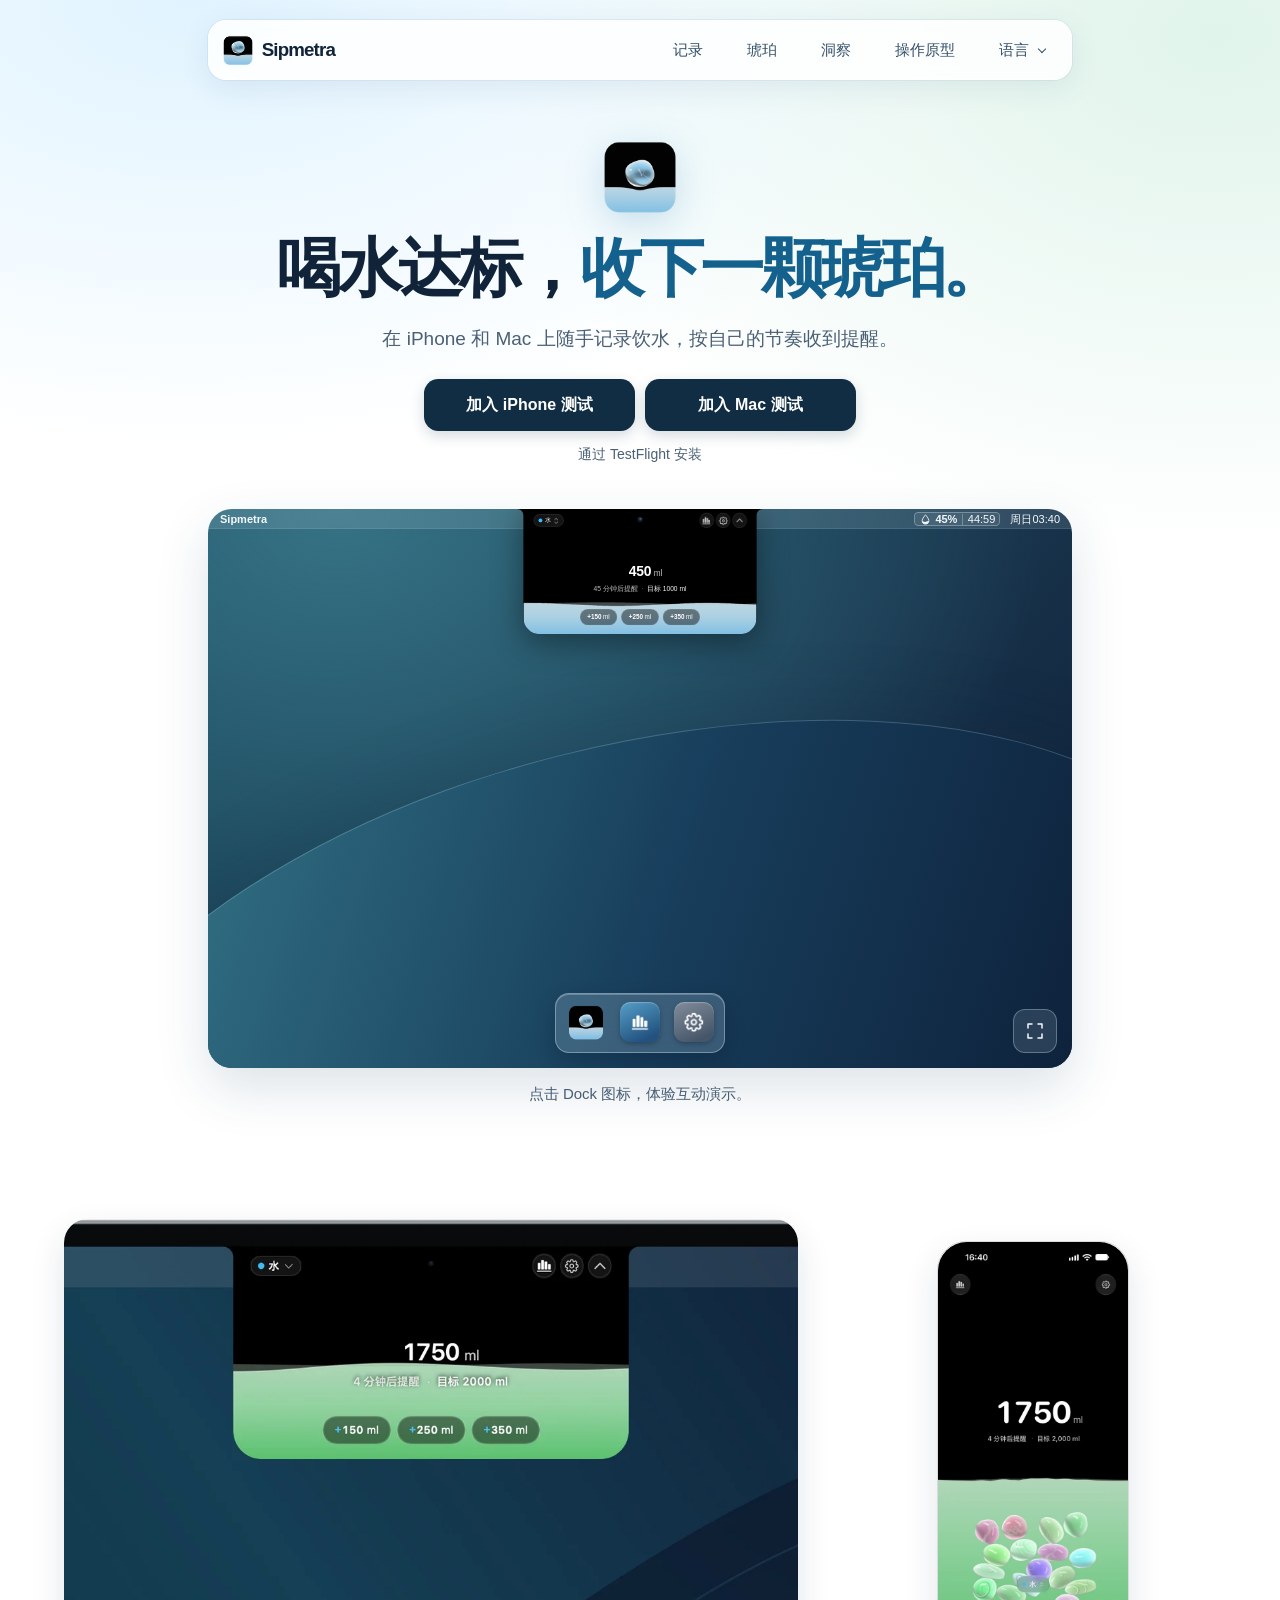
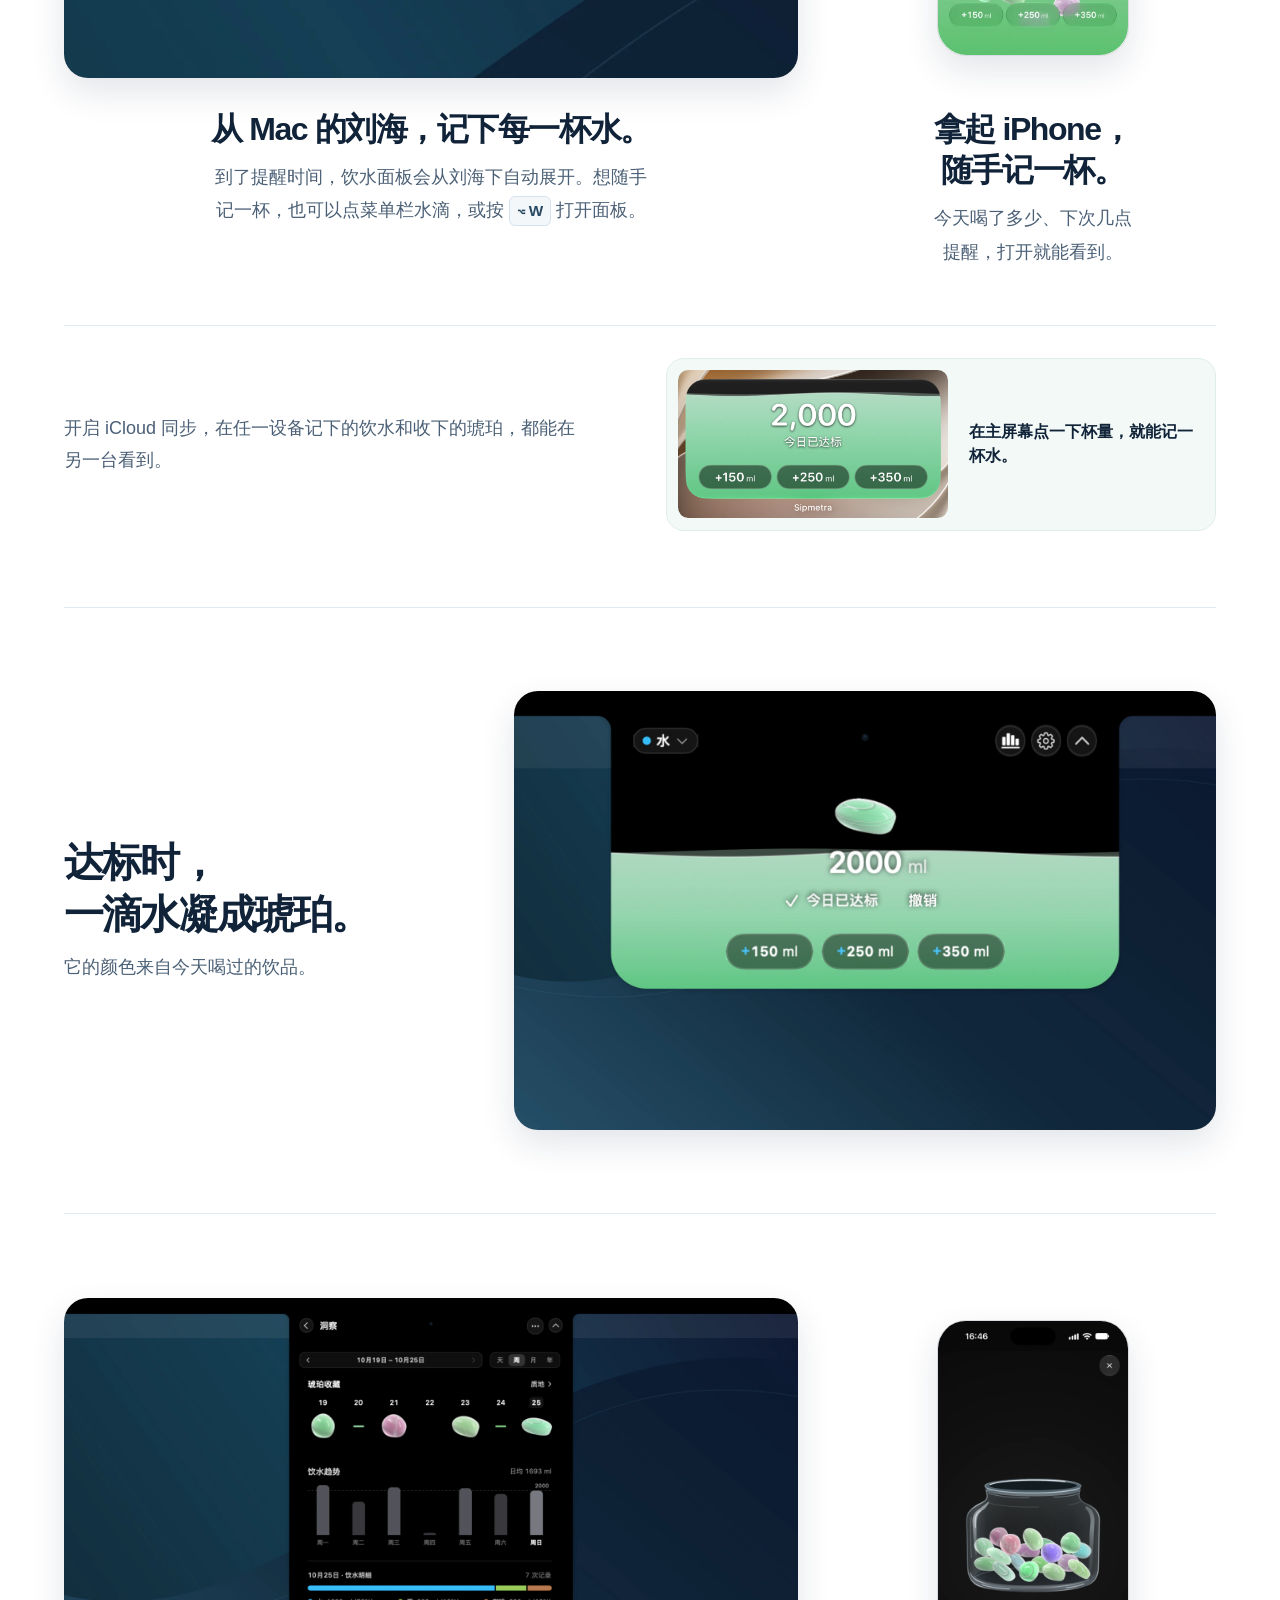
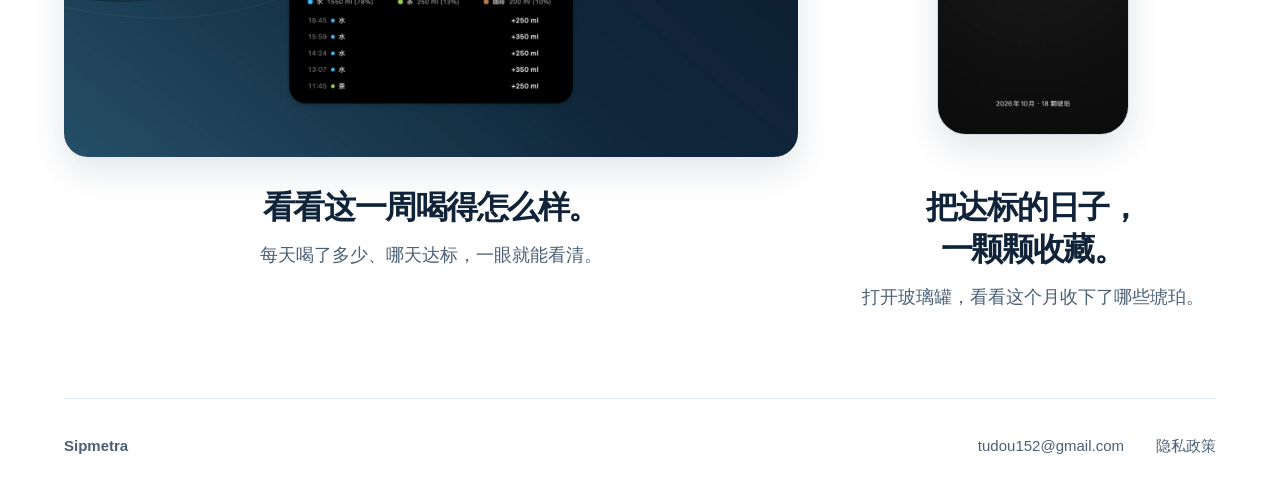
==== commit 91400657: "Place the interactive demo above the device previews" ====
--- a/index.html
+++ b/index.html
@@ -53,6 +53,15 @@
       </div>
     </section>
 
+    <section class="prototype-section" id="demo" aria-label="饮水互动演示" aria-describedby="demo-caption">
+      <div class="prototype-stage">
+        <div class="prototype-screen">
+          <iframe class="prototype-frame" src="demo/notchhydro/embed.html?language=zh" title="Sipmetra 饮水面板" width="512" height="640" loading="lazy"></iframe>
+        </div>
+      </div>
+      <p class="prototype-caption" id="demo-caption">点击 Dock 图标，体验互动演示。</p>
+    </section>
+
     <section class="hero-preview" id="recording" aria-label="iPhone 和 Mac 饮水记录">
       <div class="device-pair">
         <figure class="device-preview iphone-preview">
@@ -103,15 +112,6 @@
       </div>
     </section>
 
-    <section class="prototype-section" id="demo" aria-label="饮水互动演示" aria-describedby="demo-caption">
-      <div class="prototype-stage">
-        <div class="prototype-screen">
-          <iframe class="prototype-frame" src="demo/notchhydro/embed.html?language=zh" title="Sipmetra 饮水面板" width="512" height="640" loading="lazy"></iframe>
-        </div>
-      </div>
-      <p class="prototype-caption" id="demo-caption">点击 Dock 图标，体验互动演示。</p>
-    </section>
-
     <div class="features">
       <section class="feature amber-feature" id="amber" aria-labelledby="amber-title">
         <div class="feature-copy">
